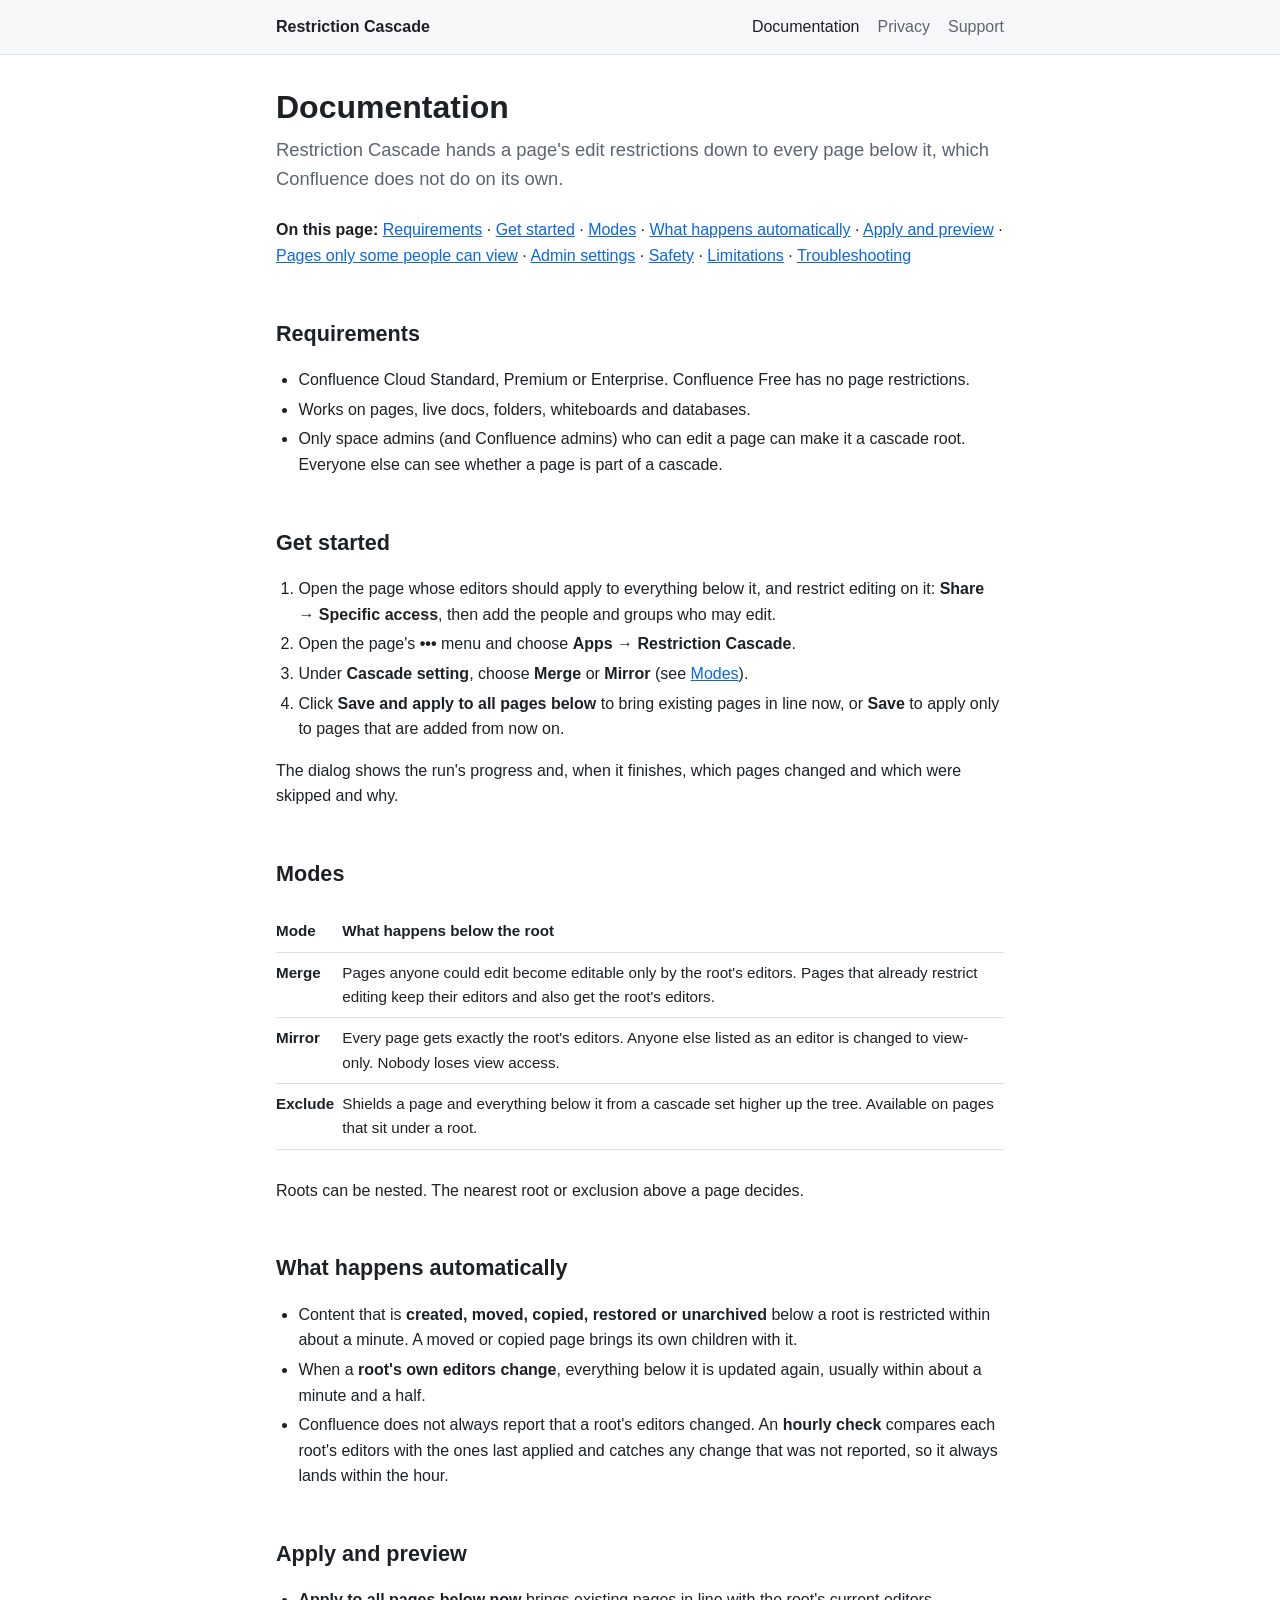
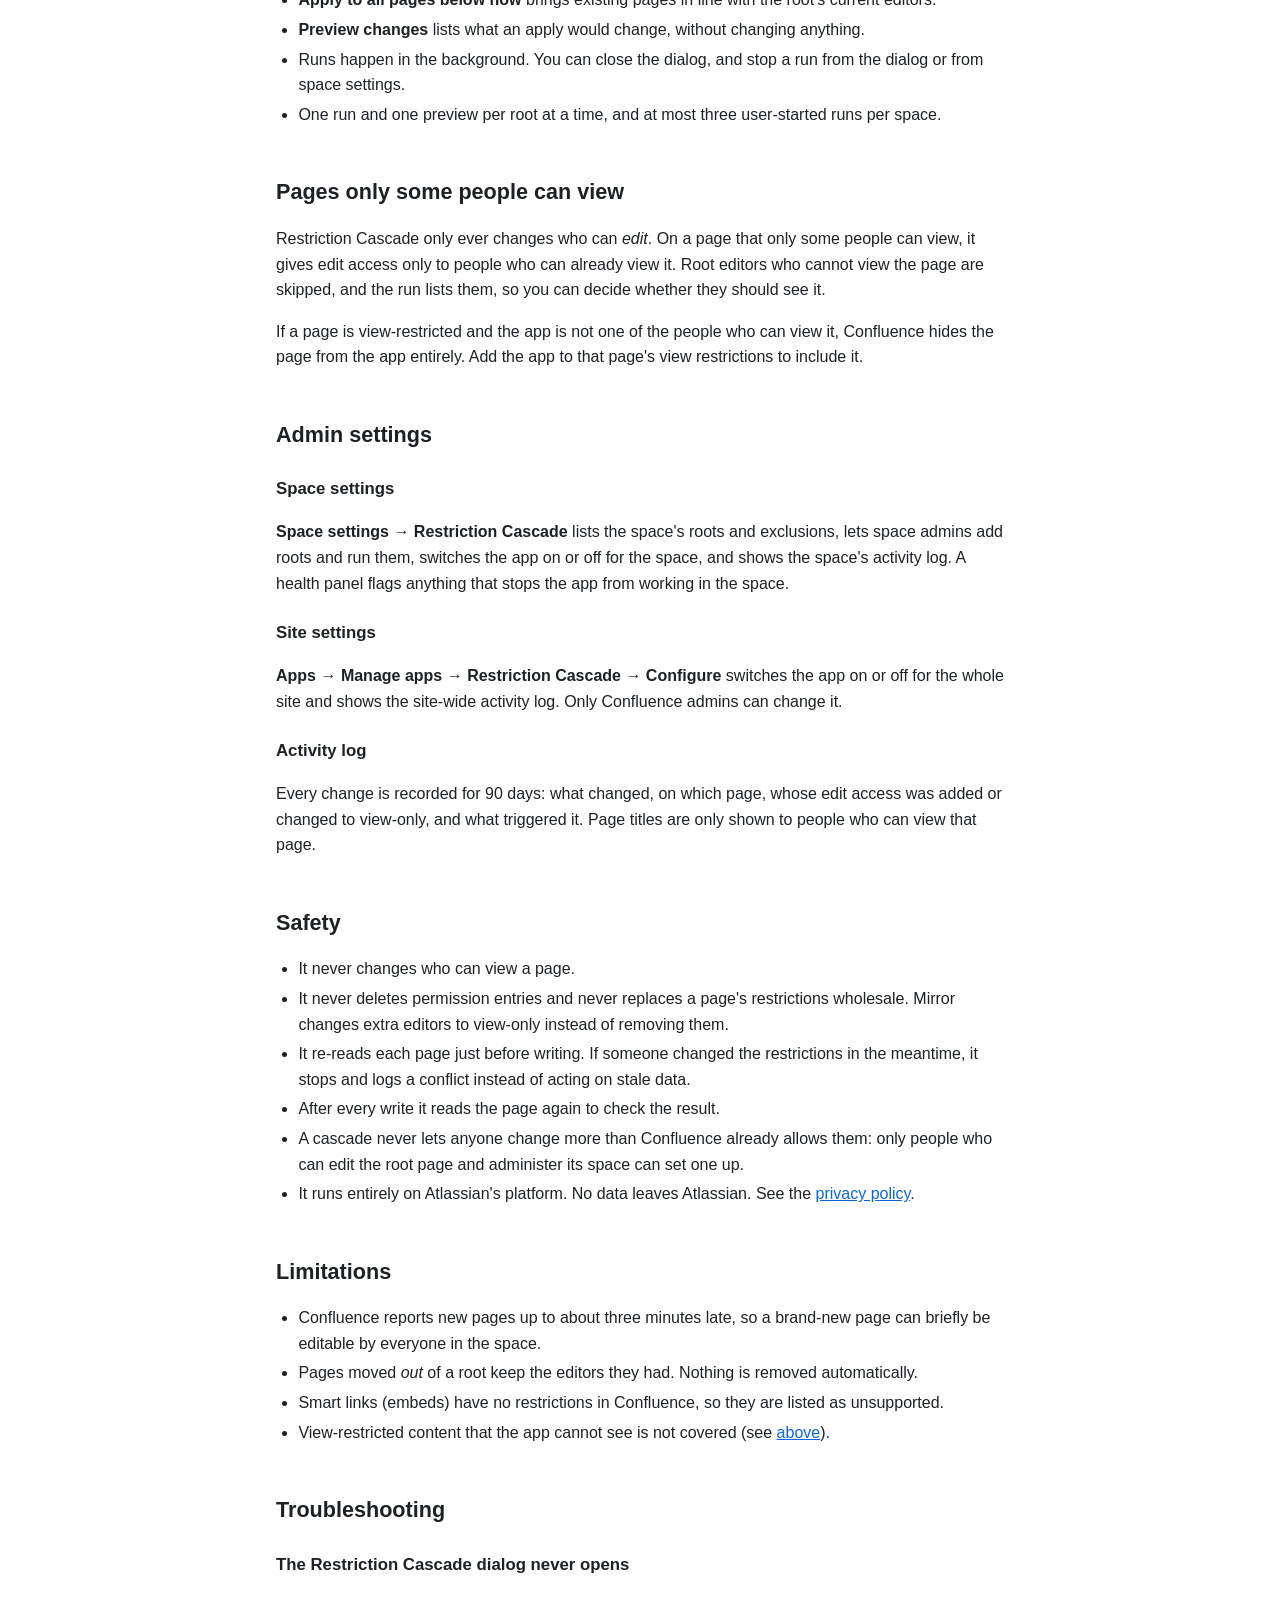
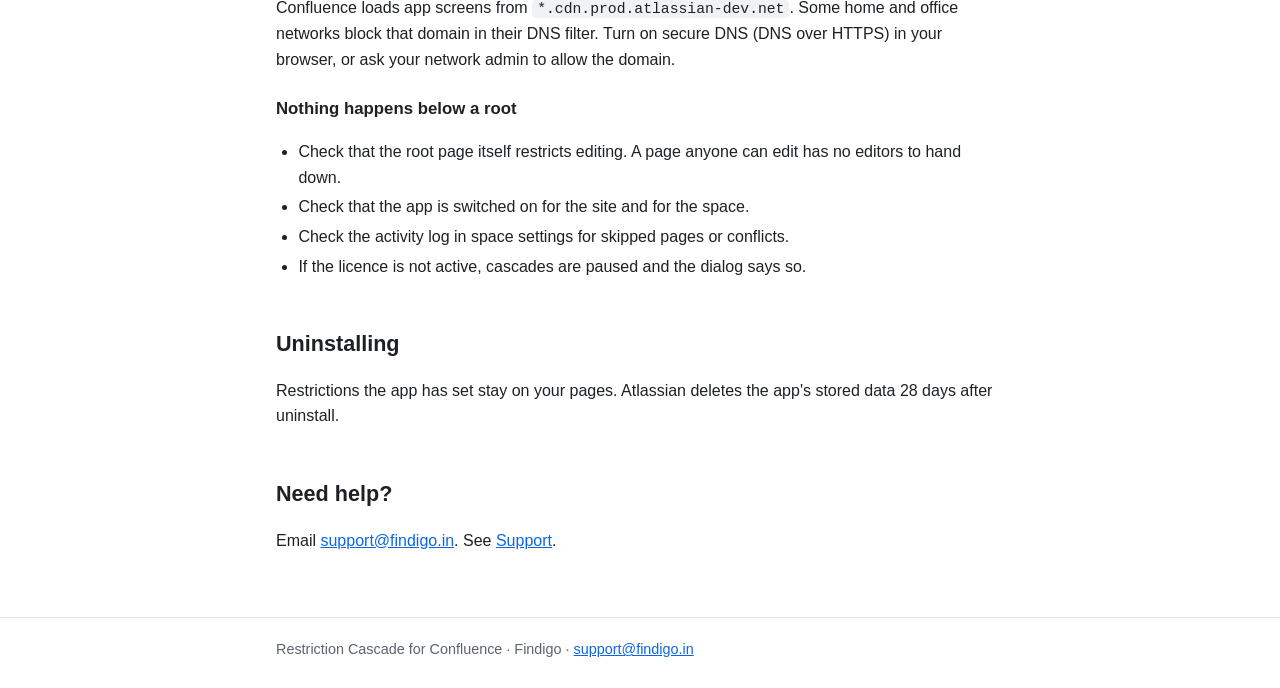
==== docs/index.html @ 6f332340 "Add documentation, privacy policy and support pages Public pages for the Restriction Cascade for Con" ====
<!doctype html>
<html lang="en">
<head>
  <meta charset="utf-8">
  <meta name="viewport" content="width=device-width, initial-scale=1">
  <title>Documentation · Restriction Cascade for Confluence</title>
  <meta name="description" content="How to set up and use Restriction Cascade for Confluence: cascade roots, Merge, Mirror and Exclude, automatic inheritance, preview and the activity log.">
  <link rel="stylesheet" href="/assets/style.css">
</head>
<body>
  <header class="site">
    <div class="inner">
      <a class="brand" href="/">Restriction Cascade</a>
      <nav class="site" aria-label="Main">
        <a href="/docs/" aria-current="page">Documentation</a>
        <a href="/privacy/">Privacy</a>
        <a href="/support/">Support</a>
      </nav>
    </div>
  </header>

  <main>
    <h1>Documentation</h1>
    <p class="lead">Restriction Cascade hands a page's edit restrictions down to every page below it, which Confluence does not do on its own.</p>

    <p>
      <strong>On this page:</strong>
      <a href="#requirements">Requirements</a> ·
      <a href="#get-started">Get started</a> ·
      <a href="#modes">Modes</a> ·
      <a href="#automatic">What happens automatically</a> ·
      <a href="#apply">Apply and preview</a> ·
      <a href="#view">Pages only some people can view</a> ·
      <a href="#admin">Admin settings</a> ·
      <a href="#safety">Safety</a> ·
      <a href="#limitations">Limitations</a> ·
      <a href="#troubleshooting">Troubleshooting</a>
    </p>

    <h2 id="requirements">Requirements</h2>
    <ul>
      <li>Confluence Cloud Standard, Premium or Enterprise. Confluence Free has no page restrictions.</li>
      <li>Works on pages, live docs, folders, whiteboards and databases.</li>
      <li>Only space admins (and Confluence admins) who can edit a page can make it a cascade root. Everyone else can see whether a page is part of a cascade.</li>
    </ul>

    <h2 id="get-started">Get started</h2>
    <ol>
      <li>Open the page whose editors should apply to everything below it, and restrict editing on it: <strong>Share → Specific access</strong>, then add the people and groups who may edit.</li>
      <li>Open the page's <strong>•••</strong> menu and choose <strong>Apps → Restriction Cascade</strong>.</li>
      <li>Under <strong>Cascade setting</strong>, choose <strong>Merge</strong> or <strong>Mirror</strong> (see <a href="#modes">Modes</a>).</li>
      <li>
        Click <strong>Save and apply to all pages below</strong> to bring existing pages in line now, or <strong>Save</strong> to apply only to
        pages that are added from now on.
      </li>
    </ol>
    <p>The dialog shows the run's progress and, when it finishes, which pages changed and which were skipped and why.</p>

    <h2 id="modes">Modes</h2>
    <div class="table-wrap">
      <table>
        <thead>
          <tr><th>Mode</th><th>What happens below the root</th></tr>
        </thead>
        <tbody>
          <tr>
            <td><strong>Merge</strong></td>
            <td>Pages anyone could edit become editable only by the root's editors. Pages that already restrict editing keep their editors and also get the root's editors.</td>
          </tr>
          <tr>
            <td><strong>Mirror</strong></td>
            <td>Every page gets exactly the root's editors. Anyone else listed as an editor is changed to view-only. Nobody loses view access.</td>
          </tr>
          <tr>
            <td><strong>Exclude</strong></td>
            <td>Shields a page and everything below it from a cascade set higher up the tree. Available on pages that sit under a root.</td>
          </tr>
        </tbody>
      </table>
    </div>
    <p>Roots can be nested. The nearest root or exclusion above a page decides.</p>

    <h2 id="automatic">What happens automatically</h2>
    <ul>
      <li>Content that is <strong>created, moved, copied, restored or unarchived</strong> below a root is restricted within about a minute. A moved or copied page brings its own children with it.</li>
      <li>When a <strong>root's own editors change</strong>, everything below it is updated again, usually within about a minute and a half.</li>
      <li>
        Confluence does not always report that a root's editors changed. An <strong>hourly check</strong> compares each root's editors with
        the ones last applied and catches any change that was not reported, so it always lands within the hour.
      </li>
    </ul>

    <h2 id="apply">Apply and preview</h2>
    <ul>
      <li><strong>Apply to all pages below now</strong> brings existing pages in line with the root's current editors.</li>
      <li><strong>Preview changes</strong> lists what an apply would change, without changing anything.</li>
      <li>Runs happen in the background. You can close the dialog, and stop a run from the dialog or from space settings.</li>
      <li>One run and one preview per root at a time, and at most three user-started runs per space.</li>
    </ul>

    <h2 id="view">Pages only some people can view</h2>
    <p>
      Restriction Cascade only ever changes who can <em>edit</em>. On a page that only some people can view, it gives edit access only to
      people who can already view it. Root editors who cannot view the page are skipped, and the run lists them, so you can decide
      whether they should see it.
    </p>
    <p>
      If a page is view-restricted and the app is not one of the people who can view it, Confluence hides the page from the app entirely.
      Add the app to that page's view restrictions to include it.
    </p>

    <h2 id="admin">Admin settings</h2>
    <h3>Space settings</h3>
    <p>
      <strong>Space settings → Restriction Cascade</strong> lists the space's roots and exclusions, lets space admins add roots and run them,
      switches the app on or off for the space, and shows the space's activity log. A health panel flags anything that stops the app from
      working in the space.
    </p>
    <h3>Site settings</h3>
    <p>
      <strong>Apps → Manage apps → Restriction Cascade → Configure</strong> switches the app on or off for the whole site and shows the
      site-wide activity log. Only Confluence admins can change it.
    </p>
    <h3>Activity log</h3>
    <p>
      Every change is recorded for 90 days: what changed, on which page, whose edit access was added or changed to view-only, and what
      triggered it. Page titles are only shown to people who can view that page.
    </p>

    <h2 id="safety">Safety</h2>
    <ul>
      <li>It never changes who can view a page.</li>
      <li>It never deletes permission entries and never replaces a page's restrictions wholesale. Mirror changes extra editors to view-only instead of removing them.</li>
      <li>It re-reads each page just before writing. If someone changed the restrictions in the meantime, it stops and logs a conflict instead of acting on stale data.</li>
      <li>After every write it reads the page again to check the result.</li>
      <li>A cascade never lets anyone change more than Confluence already allows them: only people who can edit the root page and administer its space can set one up.</li>
      <li>It runs entirely on Atlassian's platform. No data leaves Atlassian. See the <a href="/privacy/">privacy policy</a>.</li>
    </ul>

    <h2 id="limitations">Limitations</h2>
    <ul>
      <li>Confluence reports new pages up to about three minutes late, so a brand-new page can briefly be editable by everyone in the space.</li>
      <li>Pages moved <em>out</em> of a root keep the editors they had. Nothing is removed automatically.</li>
      <li>Smart links (embeds) have no restrictions in Confluence, so they are listed as unsupported.</li>
      <li>View-restricted content that the app cannot see is not covered (see <a href="#view">above</a>).</li>
    </ul>

    <h2 id="troubleshooting">Troubleshooting</h2>
    <h3>The Restriction Cascade dialog never opens</h3>
    <p>
      Confluence loads app screens from <code>*.cdn.prod.atlassian-dev.net</code>. Some home and office networks block that domain in their
      DNS filter. Turn on secure DNS (DNS over HTTPS) in your browser, or ask your network admin to allow the domain.
    </p>
    <h3>Nothing happens below a root</h3>
    <ul>
      <li>Check that the root page itself restricts editing. A page anyone can edit has no editors to hand down.</li>
      <li>Check that the app is switched on for the site and for the space.</li>
      <li>Check the activity log in space settings for skipped pages or conflicts.</li>
      <li>If the licence is not active, cascades are paused and the dialog says so.</li>
    </ul>

    <h2>Uninstalling</h2>
    <p>Restrictions the app has set stay on your pages. Atlassian deletes the app's stored data 28 days after uninstall.</p>

    <h2>Need help?</h2>
    <p>Email <a href="mailto:support@findigo.in">support@findigo.in</a>. See <a href="/support/">Support</a>.</p>
  </main>

  <footer class="site">
    <div class="inner">Restriction Cascade for Confluence · Findigo · <a href="mailto:support@findigo.in">support@findigo.in</a></div>
  </footer>
</body>
</html>
---- assets/style.css ----
:root {
  --bg: #ffffff;
  --surface: #f6f7f9;
  --text: #1d2125;
  --muted: #5b6470;
  --border: #dfe1e6;
  --accent: #0c66e4;
  --accent-text: #ffffff;
  --code-bg: #f1f2f4;
  --ok: #216e4e;
  --warn-bg: #fff7d6;
  --warn-border: #f5cd47;
}

@media (prefers-color-scheme: dark) {
  :root {
    --bg: #161a1d;
    --surface: #1d2125;
    --text: #dee4ea;
    --muted: #9fadbc;
    --border: #38414a;
    --accent: #579dff;
    --accent-text: #161a1d;
    --code-bg: #22272b;
    --ok: #7ee2b8;
    --warn-bg: #332e1b;
    --warn-border: #7f5f01;
  }
}

* {
  box-sizing: border-box;
}

html {
  -webkit-text-size-adjust: 100%;
}

body {
  margin: 0;
  background: var(--bg);
  color: var(--text);
  font: 16px/1.6 -apple-system, BlinkMacSystemFont, "Segoe UI", Roboto, "Helvetica Neue", Arial, sans-serif;
}

a {
  color: var(--accent);
}

header.site {
  border-bottom: 1px solid var(--border);
  background: var(--surface);
}

header.site .inner,
main,
footer.site .inner {
  max-width: 760px;
  margin: 0 auto;
  padding: 0 16px;
}

header.site .inner {
  display: flex;
  flex-wrap: wrap;
  align-items: center;
  justify-content: space-between;
  gap: 8px 24px;
  padding-top: 14px;
  padding-bottom: 14px;
}

.brand {
  font-weight: 700;
  color: var(--text);
  text-decoration: none;
}

nav.site {
  display: flex;
  flex-wrap: wrap;
  gap: 4px 18px;
}

nav.site a {
  color: var(--muted);
  text-decoration: none;
}

nav.site a[aria-current="page"],
nav.site a:hover {
  color: var(--text);
}

main {
  padding-top: 32px;
  padding-bottom: 48px;
}

h1 {
  font-size: 2rem;
  line-height: 1.25;
  margin: 0 0 8px;
}

h2 {
  font-size: 1.35rem;
  margin: 40px 0 8px;
  padding-top: 8px;
}

h3 {
  font-size: 1.05rem;
  margin: 24px 0 4px;
}

.lead {
  font-size: 1.15rem;
  color: var(--muted);
  margin: 0 0 24px;
}

.meta {
  color: var(--muted);
  font-size: 0.9rem;
}

ul,
ol {
  padding-left: 1.4em;
}

li + li {
  margin-top: 4px;
}

code {
  background: var(--code-bg);
  border-radius: 4px;
  padding: 1px 5px;
  font-size: 0.92em;
  overflow-wrap: anywhere;
}

.cards {
  display: grid;
  grid-template-columns: repeat(auto-fit, minmax(210px, 1fr));
  gap: 12px;
  margin: 24px 0;
}

.card {
  border: 1px solid var(--border);
  border-radius: 8px;
  padding: 14px 16px;
  background: var(--surface);
}

.card h3 {
  margin-top: 0;
}

.card p {
  margin: 0;
  color: var(--muted);
}

.button {
  display: inline-block;
  background: var(--accent);
  color: var(--accent-text);
  border-radius: 6px;
  padding: 8px 16px;
  text-decoration: none;
  font-weight: 600;
}

.note {
  border: 1px solid var(--warn-border);
  background: var(--warn-bg);
  border-radius: 8px;
  padding: 12px 16px;
  margin: 16px 0;
}

table {
  width: 100%;
  border-collapse: collapse;
  margin: 12px 0;
  font-size: 0.95rem;
}

th,
td {
  text-align: left;
  vertical-align: top;
  border-bottom: 1px solid var(--border);
  padding: 8px 8px 8px 0;
}

.table-wrap {
  overflow-x: auto;
}

footer.site {
  border-top: 1px solid var(--border);
  color: var(--muted);
  font-size: 0.9rem;
}

footer.site .inner {
  padding-top: 20px;
  padding-bottom: 28px;
}
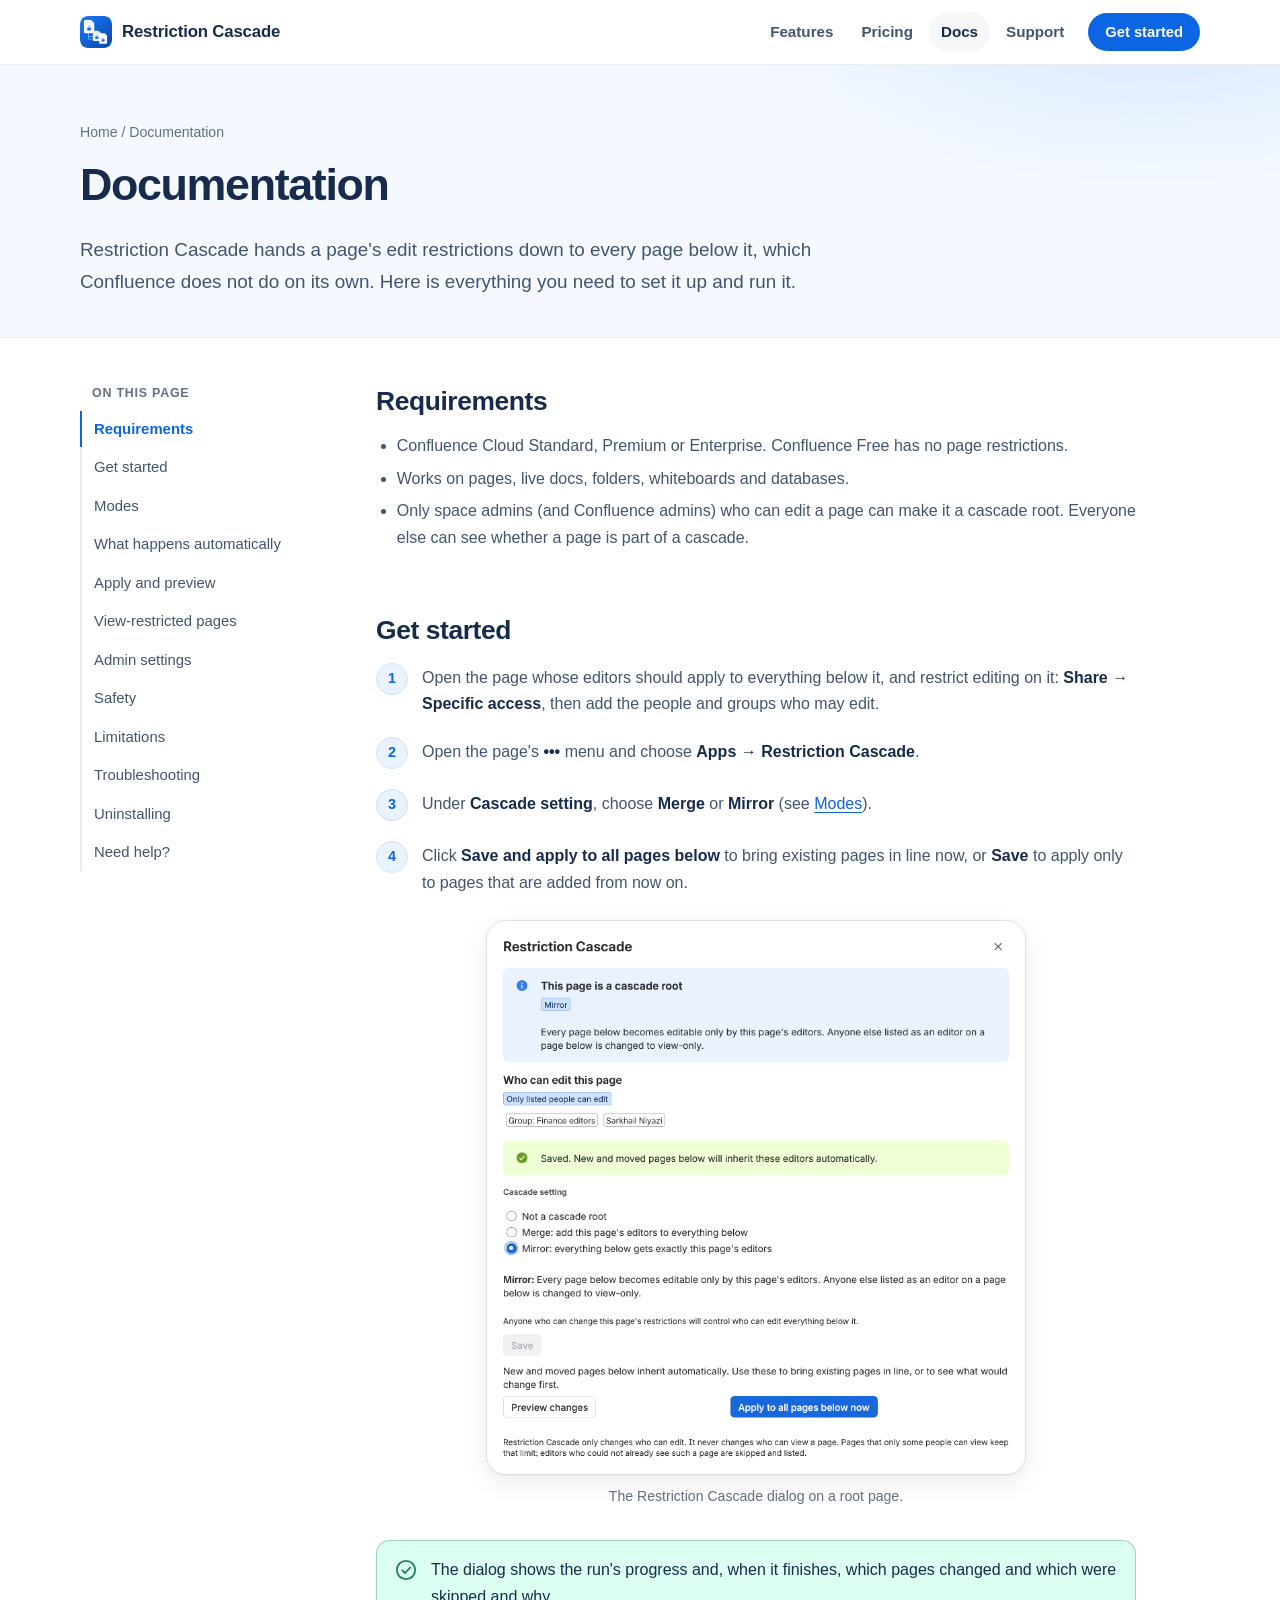
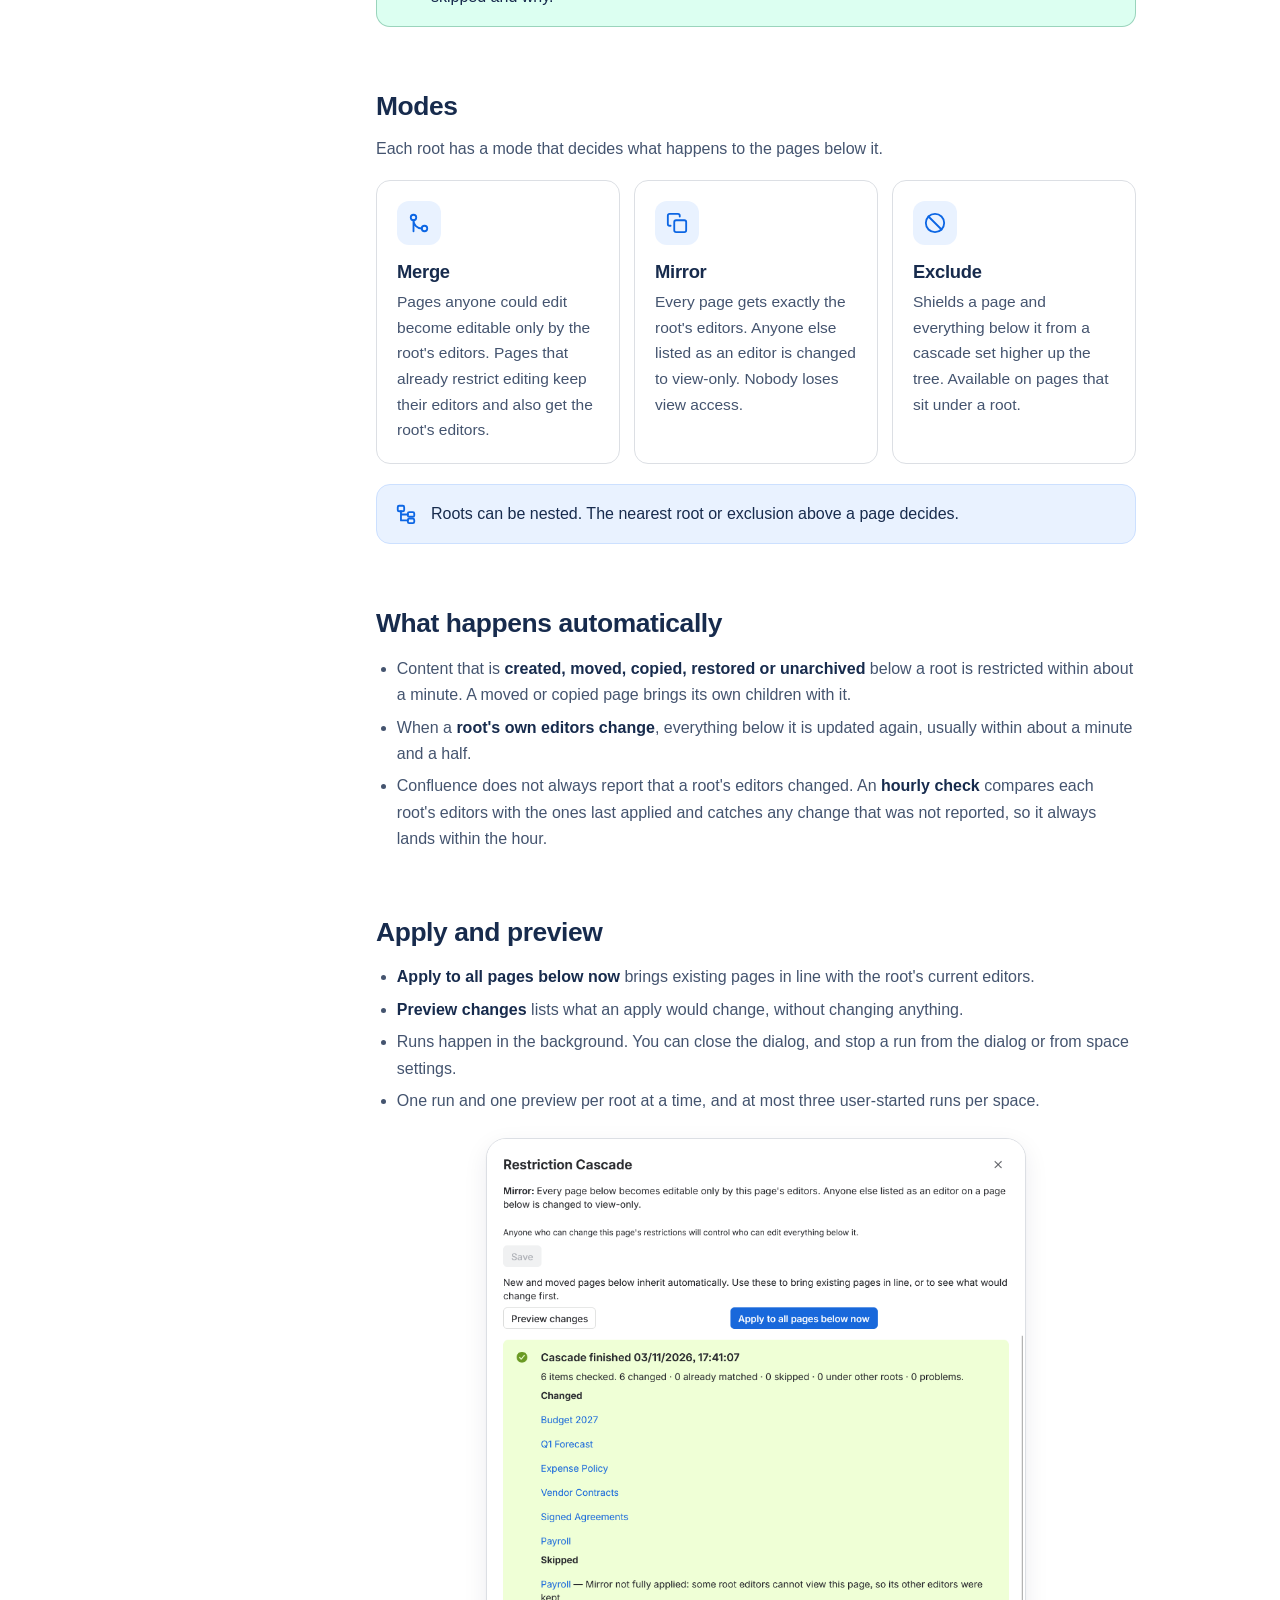
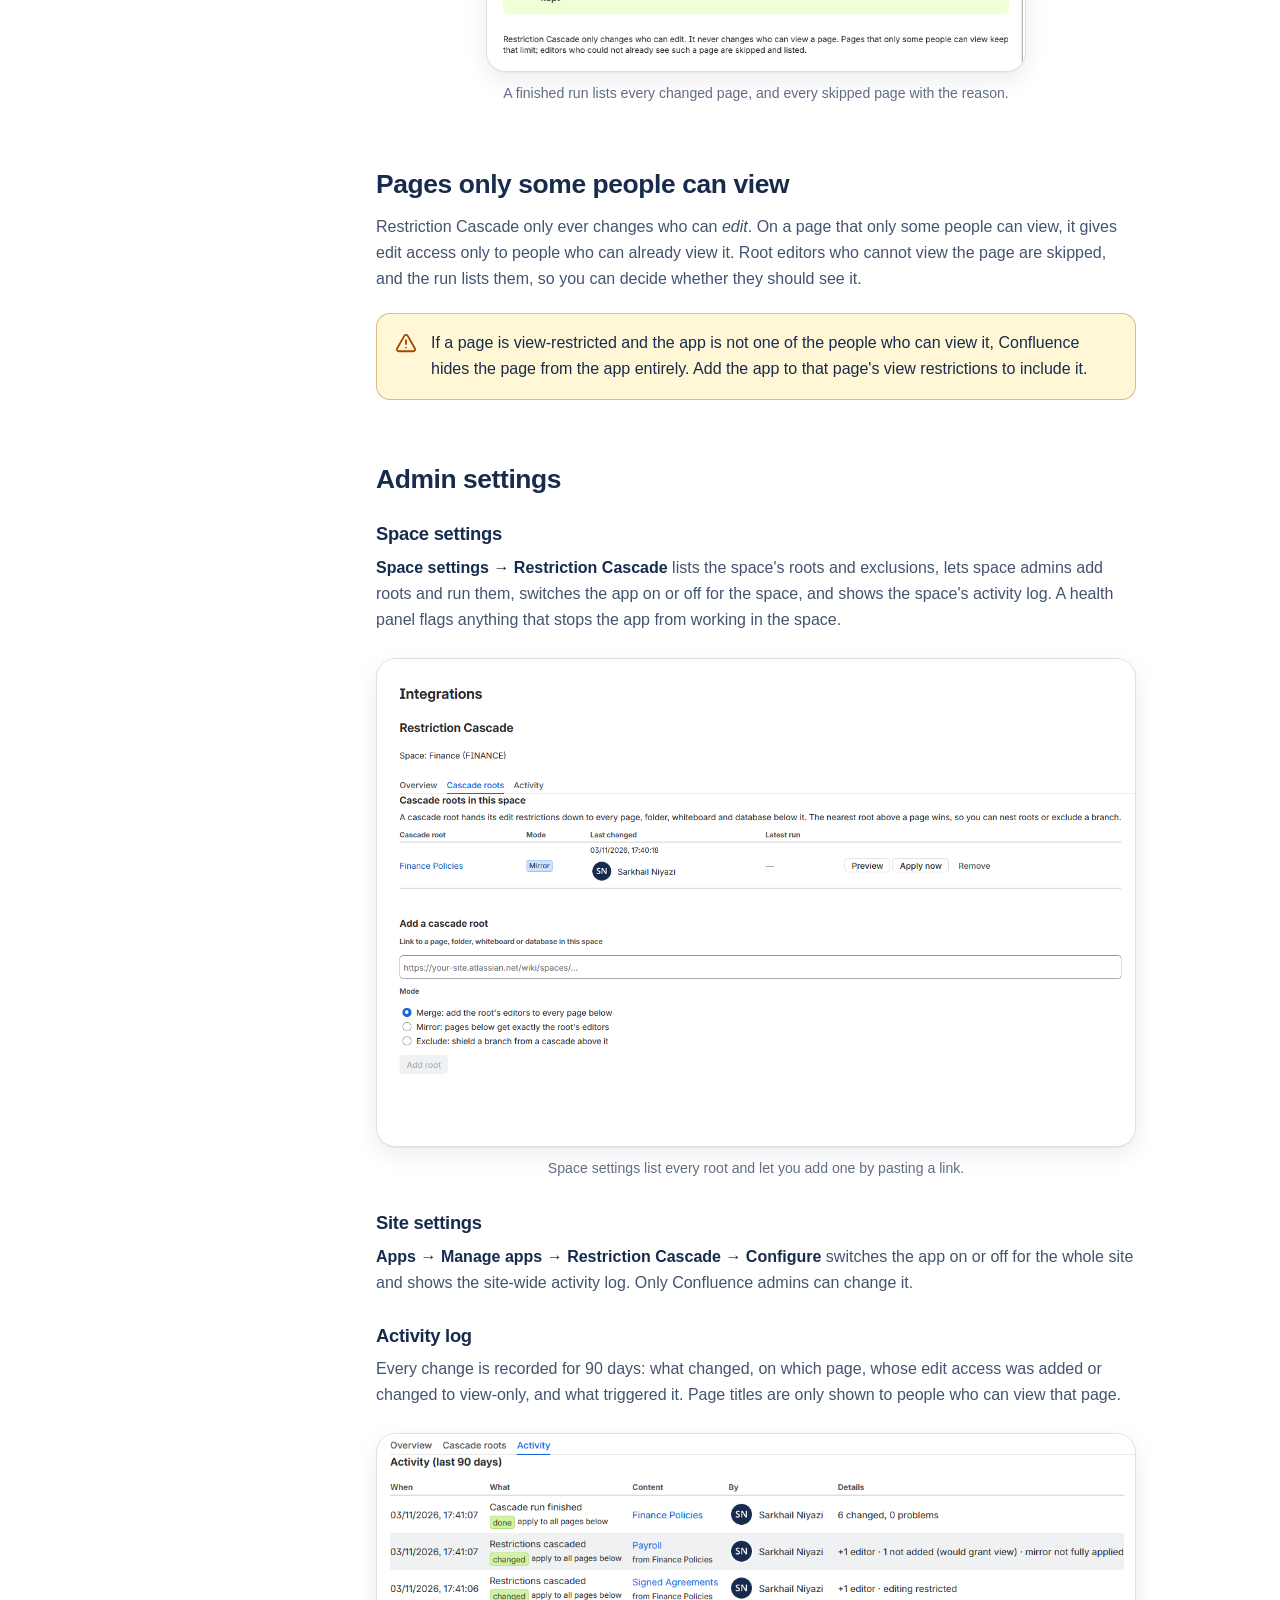
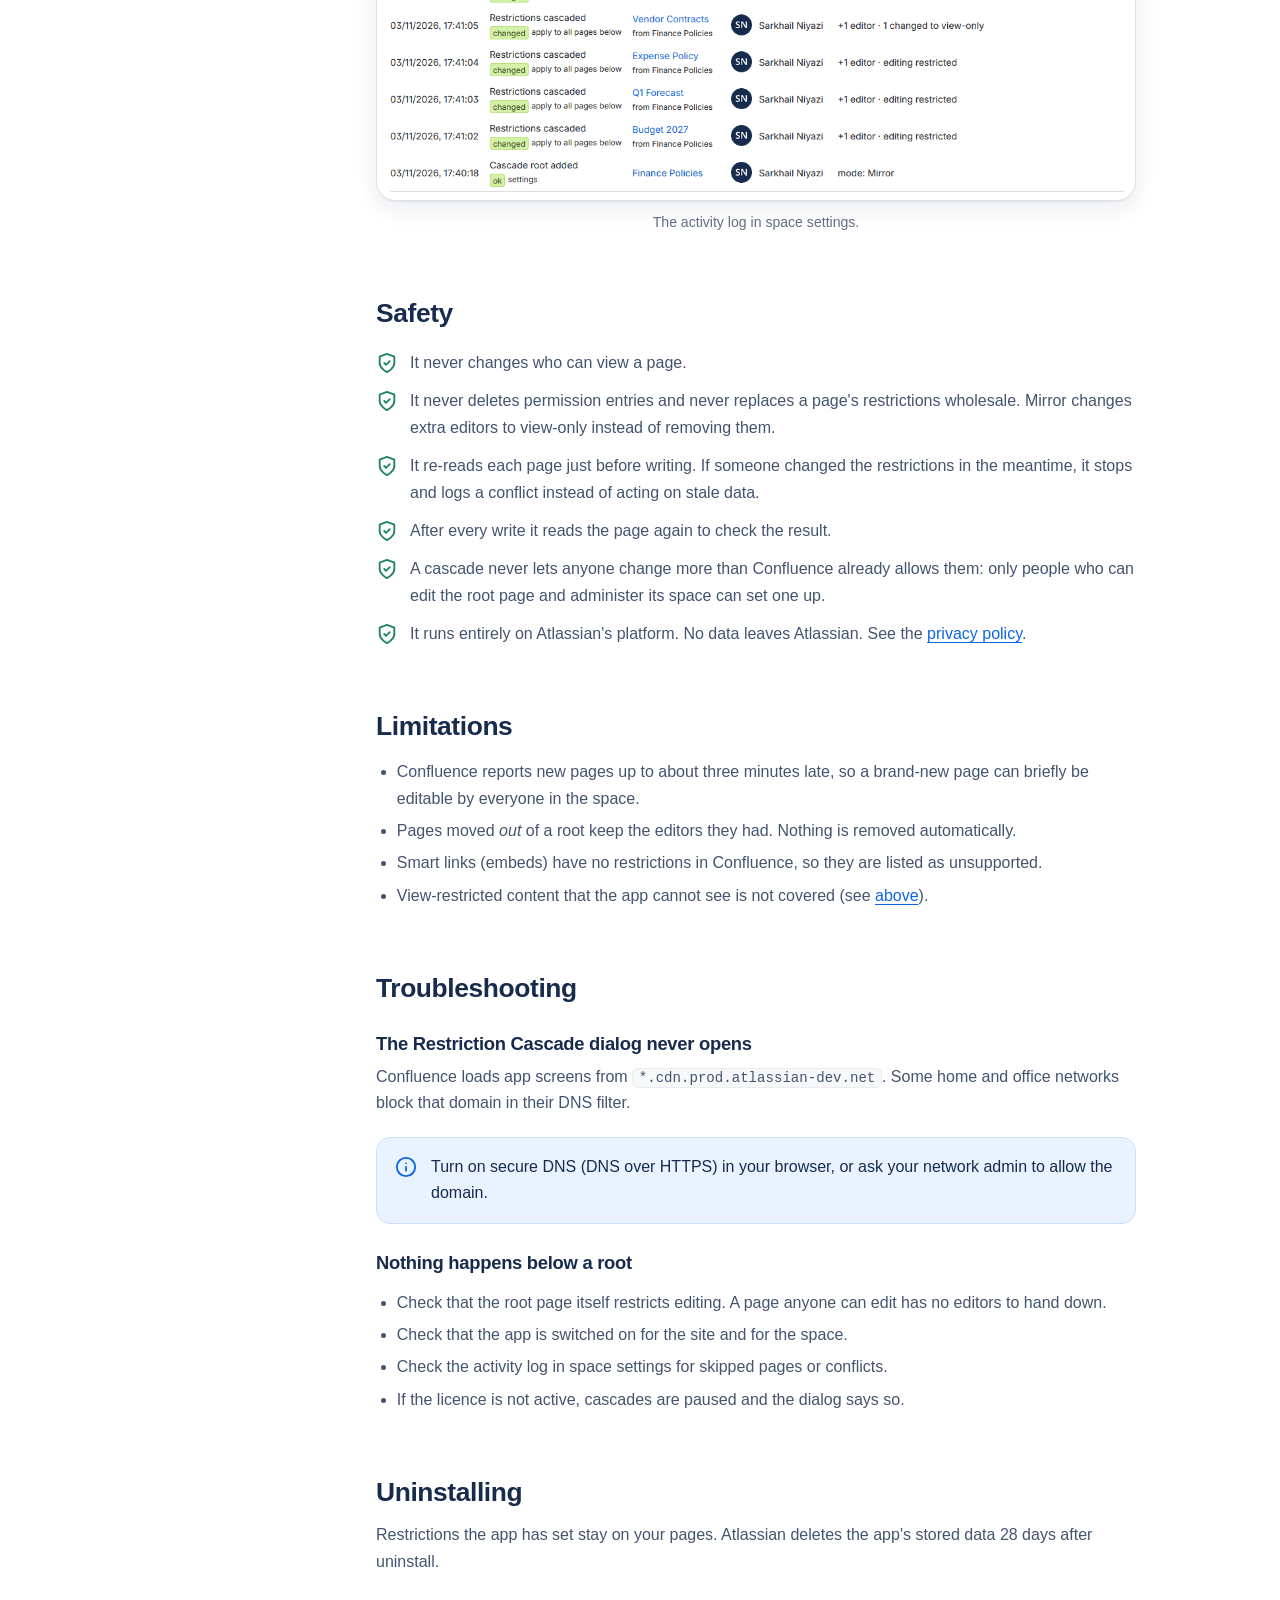
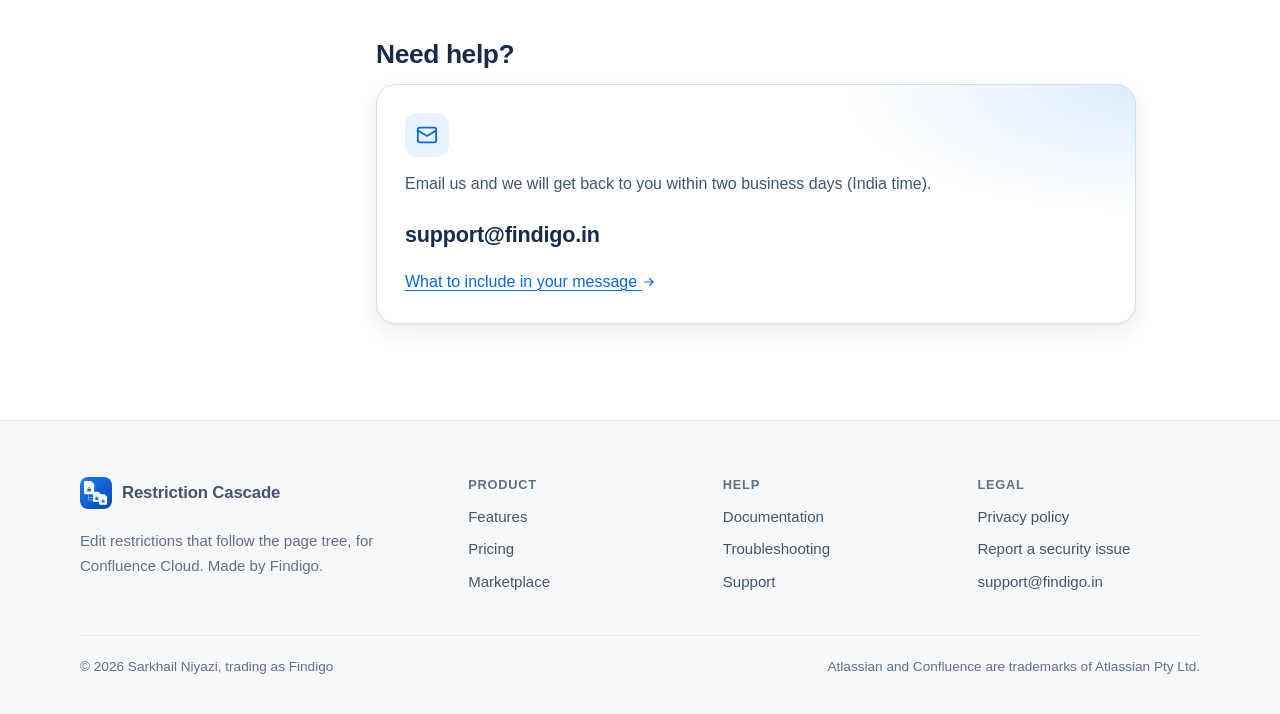
==== commit a3c423d7: "Redesign the site: product home page, docs sidebar, icons and screenshots New design system with lig" ====
--- a/docs/index.html
+++ b/docs/index.html
@@ -5,169 +5,319 @@
   <meta name="viewport" content="width=device-width, initial-scale=1">
   <title>Documentation · Restriction Cascade for Confluence</title>
   <meta name="description" content="How to set up and use Restriction Cascade for Confluence: cascade roots, Merge, Mirror and Exclude, automatic inheritance, preview and the activity log.">
+  <meta name="theme-color" content="#0c66e4">
+  <meta property="og:type" content="website">
+  <meta property="og:title" content="Restriction Cascade documentation">
+  <meta property="og:description" content="Set up cascade roots, choose Merge, Mirror or Exclude, and read the activity log.">
+  <meta property="og:url" content="https://cascade.findigo.in/docs/">
+  <meta property="og:image" content="https://cascade.findigo.in/assets/img/og.png">
+  <link rel="icon" href="/assets/img/logo.svg" type="image/svg+xml">
+  <link rel="apple-touch-icon" href="/assets/img/logo-144.png">
   <link rel="stylesheet" href="/assets/style.css">
+  <script src="/assets/site.js" defer></script>
 </head>
 <body>
-  <header class="site">
-    <div class="inner">
-      <a class="brand" href="/">Restriction Cascade</a>
-      <nav class="site" aria-label="Main">
-        <a href="/docs/" aria-current="page">Documentation</a>
-        <a href="/privacy/">Privacy</a>
+  <a class="skip-link" href="#main">Skip to content</a>
+
+  <header class="site-header">
+    <div class="wrap">
+      <a class="brand" href="/"><img src="/assets/img/logo.svg" alt="" width="32" height="32">Restriction Cascade</a>
+      <nav class="nav" aria-label="Main">
+        <a href="/#features">Features</a>
+        <a href="/#pricing">Pricing</a>
+        <a href="/docs/" aria-current="page">Docs</a>
         <a href="/support/">Support</a>
+        <a class="btn" href="/docs/#get-started">Get started</a>
       </nav>
+      <details class="menu">
+        <summary aria-label="Open menu"><svg aria-hidden="true"><use href="/assets/icons.svg#menu"/></svg></summary>
+        <nav class="menu-panel" aria-label="Main">
+          <a href="/#features">Features</a>
+          <a href="/#pricing">Pricing</a>
+          <a href="/docs/" aria-current="page">Documentation</a>
+          <a href="/support/">Support</a>
+          <a href="/privacy/">Privacy</a>
+        </nav>
+      </details>
     </div>
   </header>
 
-  <main>
-    <h1>Documentation</h1>
-    <p class="lead">Restriction Cascade hands a page's edit restrictions down to every page below it, which Confluence does not do on its own.</p>
-
-    <p>
-      <strong>On this page:</strong>
-      <a href="#requirements">Requirements</a> ·
-      <a href="#get-started">Get started</a> ·
-      <a href="#modes">Modes</a> ·
-      <a href="#automatic">What happens automatically</a> ·
-      <a href="#apply">Apply and preview</a> ·
-      <a href="#view">Pages only some people can view</a> ·
-      <a href="#admin">Admin settings</a> ·
-      <a href="#safety">Safety</a> ·
-      <a href="#limitations">Limitations</a> ·
-      <a href="#troubleshooting">Troubleshooting</a>
-    </p>
-
-    <h2 id="requirements">Requirements</h2>
-    <ul>
-      <li>Confluence Cloud Standard, Premium or Enterprise. Confluence Free has no page restrictions.</li>
-      <li>Works on pages, live docs, folders, whiteboards and databases.</li>
-      <li>Only space admins (and Confluence admins) who can edit a page can make it a cascade root. Everyone else can see whether a page is part of a cascade.</li>
-    </ul>
-
-    <h2 id="get-started">Get started</h2>
-    <ol>
-      <li>Open the page whose editors should apply to everything below it, and restrict editing on it: <strong>Share → Specific access</strong>, then add the people and groups who may edit.</li>
-      <li>Open the page's <strong>•••</strong> menu and choose <strong>Apps → Restriction Cascade</strong>.</li>
-      <li>Under <strong>Cascade setting</strong>, choose <strong>Merge</strong> or <strong>Mirror</strong> (see <a href="#modes">Modes</a>).</li>
-      <li>
-        Click <strong>Save and apply to all pages below</strong> to bring existing pages in line now, or <strong>Save</strong> to apply only to
-        pages that are added from now on.
-      </li>
-    </ol>
-    <p>The dialog shows the run's progress and, when it finishes, which pages changed and which were skipped and why.</p>
-
-    <h2 id="modes">Modes</h2>
-    <div class="table-wrap">
-      <table>
-        <thead>
-          <tr><th>Mode</th><th>What happens below the root</th></tr>
-        </thead>
-        <tbody>
-          <tr>
-            <td><strong>Merge</strong></td>
-            <td>Pages anyone could edit become editable only by the root's editors. Pages that already restrict editing keep their editors and also get the root's editors.</td>
-          </tr>
-          <tr>
-            <td><strong>Mirror</strong></td>
-            <td>Every page gets exactly the root's editors. Anyone else listed as an editor is changed to view-only. Nobody loses view access.</td>
-          </tr>
-          <tr>
-            <td><strong>Exclude</strong></td>
-            <td>Shields a page and everything below it from a cascade set higher up the tree. Available on pages that sit under a root.</td>
-          </tr>
-        </tbody>
-      </table>
+  <main id="main">
+    <section class="page-hero">
+      <div class="wrap">
+        <div class="crumbs"><a href="/">Home</a> / Documentation</div>
+        <h1>Documentation</h1>
+        <p class="lead">Restriction Cascade hands a page's edit restrictions down to every page below it, which Confluence does not do on its own. Here is everything you need to set it up and run it.</p>
+      </div>
+    </section>
+
+    <div class="wrap docs">
+      <aside class="toc" aria-label="On this page">
+        <h4>On this page</h4>
+        <ol>
+          <li><a href="#requirements">Requirements</a></li>
+          <li><a href="#get-started">Get started</a></li>
+          <li><a href="#modes">Modes</a></li>
+          <li><a href="#automatic">What happens automatically</a></li>
+          <li><a href="#apply">Apply and preview</a></li>
+          <li><a href="#view">View-restricted pages</a></li>
+          <li><a href="#admin">Admin settings</a></li>
+          <li><a href="#safety">Safety</a></li>
+          <li><a href="#limitations">Limitations</a></li>
+          <li><a href="#troubleshooting">Troubleshooting</a></li>
+          <li><a href="#uninstalling">Uninstalling</a></li>
+          <li><a href="#help">Need help?</a></li>
+        </ol>
+      </aside>
+
+      <article class="prose">
+        <details class="toc-mobile">
+          <summary>On this page</summary>
+          <ol>
+            <li><a href="#requirements">Requirements</a></li>
+            <li><a href="#get-started">Get started</a></li>
+            <li><a href="#modes">Modes</a></li>
+            <li><a href="#automatic">What happens automatically</a></li>
+            <li><a href="#apply">Apply and preview</a></li>
+            <li><a href="#view">View-restricted pages</a></li>
+            <li><a href="#admin">Admin settings</a></li>
+            <li><a href="#safety">Safety</a></li>
+            <li><a href="#limitations">Limitations</a></li>
+            <li><a href="#troubleshooting">Troubleshooting</a></li>
+            <li><a href="#uninstalling">Uninstalling</a></li>
+            <li><a href="#help">Need help?</a></li>
+          </ol>
+        </details>
+
+        <section id="requirements">
+          <h2>Requirements<a class="anchor" href="#requirements" aria-label="Link to Requirements">#</a></h2>
+          <ul>
+            <li>Confluence Cloud Standard, Premium or Enterprise. Confluence Free has no page restrictions.</li>
+            <li>Works on pages, live docs, folders, whiteboards and databases.</li>
+            <li>Only space admins (and Confluence admins) who can edit a page can make it a cascade root. Everyone else can see whether a page is part of a cascade.</li>
+          </ul>
+        </section>
+
+        <section id="get-started">
+          <h2>Get started<a class="anchor" href="#get-started" aria-label="Link to Get started">#</a></h2>
+          <ol class="num-steps">
+            <li>Open the page whose editors should apply to everything below it, and restrict editing on it: <strong>Share → Specific access</strong>, then add the people and groups who may edit.</li>
+            <li>Open the page's <strong>•••</strong> menu and choose <strong>Apps → Restriction Cascade</strong>.</li>
+            <li>Under <strong>Cascade setting</strong>, choose <strong>Merge</strong> or <strong>Mirror</strong> (see <a href="#modes">Modes</a>).</li>
+            <li>Click <strong>Save and apply to all pages below</strong> to bring existing pages in line now, or <strong>Save</strong> to apply only to pages that are added from now on.</li>
+          </ol>
+          <figure class="figure narrow">
+            <div class="shot">
+              <a href="/assets/img/dialog.png" title="Open full size"><img src="/assets/img/dialog.png" width="800" height="822" loading="lazy"
+                alt="The Restriction Cascade dialog: the page is a cascade root in Mirror mode, with the editors listed, the cascade setting options, and buttons to preview changes or apply to all pages below now."></a>
+            </div>
+            <figcaption>The Restriction Cascade dialog on a root page.</figcaption>
+          </figure>
+          <div class="callout ok">
+            <svg aria-hidden="true"><use href="/assets/icons.svg#check-circle"/></svg>
+            <p>The dialog shows the run's progress and, when it finishes, which pages changed and which were skipped and why.</p>
+          </div>
+        </section>
+
+        <section id="modes">
+          <h2>Modes<a class="anchor" href="#modes" aria-label="Link to Modes">#</a></h2>
+          <p>Each root has a mode that decides what happens to the pages below it.</p>
+          <div class="mode-grid">
+            <div class="card">
+              <span class="icon"><svg aria-hidden="true"><use href="/assets/icons.svg#merge"/></svg></span>
+              <h3>Merge</h3>
+              <p>Pages anyone could edit become editable only by the root's editors. Pages that already restrict editing keep their editors and also get the root's editors.</p>
+            </div>
+            <div class="card">
+              <span class="icon"><svg aria-hidden="true"><use href="/assets/icons.svg#mirror"/></svg></span>
+              <h3>Mirror</h3>
+              <p>Every page gets exactly the root's editors. Anyone else listed as an editor is changed to view-only. Nobody loses view access.</p>
+            </div>
+            <div class="card">
+              <span class="icon"><svg aria-hidden="true"><use href="/assets/icons.svg#exclude"/></svg></span>
+              <h3>Exclude</h3>
+              <p>Shields a page and everything below it from a cascade set higher up the tree. Available on pages that sit under a root.</p>
+            </div>
+          </div>
+          <div class="callout">
+            <svg aria-hidden="true"><use href="/assets/icons.svg#tree"/></svg>
+            <p>Roots can be nested. The nearest root or exclusion above a page decides.</p>
+          </div>
+        </section>
+
+        <section id="automatic">
+          <h2>What happens automatically<a class="anchor" href="#automatic" aria-label="Link to What happens automatically">#</a></h2>
+          <ul>
+            <li>Content that is <strong>created, moved, copied, restored or unarchived</strong> below a root is restricted within about a minute. A moved or copied page brings its own children with it.</li>
+            <li>When a <strong>root's own editors change</strong>, everything below it is updated again, usually within about a minute and a half.</li>
+            <li>Confluence does not always report that a root's editors changed. An <strong>hourly check</strong> compares each root's editors with the ones last applied and catches any change that was not reported, so it always lands within the hour.</li>
+          </ul>
+        </section>
+
+        <section id="apply">
+          <h2>Apply and preview<a class="anchor" href="#apply" aria-label="Link to Apply and preview">#</a></h2>
+          <ul>
+            <li><strong>Apply to all pages below now</strong> brings existing pages in line with the root's current editors.</li>
+            <li><strong>Preview changes</strong> lists what an apply would change, without changing anything.</li>
+            <li>Runs happen in the background. You can close the dialog, and stop a run from the dialog or from space settings.</li>
+            <li>One run and one preview per root at a time, and at most three user-started runs per space.</li>
+          </ul>
+          <figure class="figure narrow">
+            <div class="shot">
+              <a href="/assets/img/results.png" title="Open full size"><img src="/assets/img/results.png" width="800" height="790" loading="lazy"
+                alt="A finished run in the dialog: six items checked and changed, the changed pages listed, and one page skipped with the reason."></a>
+            </div>
+            <figcaption>A finished run lists every changed page, and every skipped page with the reason.</figcaption>
+          </figure>
+        </section>
+
+        <section id="view">
+          <h2>Pages only some people can view<a class="anchor" href="#view" aria-label="Link to Pages only some people can view">#</a></h2>
+          <p>
+            Restriction Cascade only ever changes who can <em>edit</em>. On a page that only some people can view, it gives edit access only to
+            people who can already view it. Root editors who cannot view the page are skipped, and the run lists them, so you can decide
+            whether they should see it.
+          </p>
+          <div class="callout warn">
+            <svg aria-hidden="true"><use href="/assets/icons.svg#alert"/></svg>
+            <p>
+              If a page is view-restricted and the app is not one of the people who can view it, Confluence hides the page from the app entirely.
+              Add the app to that page's view restrictions to include it.
+            </p>
+          </div>
+        </section>
+
+        <section id="admin">
+          <h2>Admin settings<a class="anchor" href="#admin" aria-label="Link to Admin settings">#</a></h2>
+          <h3>Space settings</h3>
+          <p>
+            <strong>Space settings → Restriction Cascade</strong> lists the space's roots and exclusions, lets space admins add roots and run them,
+            switches the app on or off for the space, and shows the space's activity log. A health panel flags anything that stops the app from
+            working in the space.
+          </p>
+          <figure class="figure">
+            <div class="shot">
+              <a href="/assets/img/roots.png" title="Open full size"><img src="/assets/img/roots.png" width="1278" height="822" loading="lazy"
+                alt="The Cascade roots tab in space settings: a table of roots with their mode, when they last changed, and Preview, Apply now and Remove buttons, plus a form to add a root by link."></a>
+            </div>
+            <figcaption>Space settings list every root and let you add one by pasting a link.</figcaption>
+          </figure>
+          <h3>Site settings</h3>
+          <p>
+            <strong>Apps → Manage apps → Restriction Cascade → Configure</strong> switches the app on or off for the whole site and shows the
+            site-wide activity log. Only Confluence admins can change it.
+          </p>
+          <h3>Activity log</h3>
+          <p>
+            Every change is recorded for 90 days: what changed, on which page, whose edit access was added or changed to view-only, and what
+            triggered it. Page titles are only shown to people who can view that page.
+          </p>
+          <figure class="figure">
+            <div class="shot">
+              <a href="/assets/img/activity.png" title="Open full size"><img src="/assets/img/activity.png" width="1150" height="556" loading="lazy"
+                alt="The activity log: rows with the time, what happened, the page, who triggered it, and details such as one editor added or one changed to view-only."></a>
+            </div>
+            <figcaption>The activity log in space settings.</figcaption>
+          </figure>
+        </section>
+
+        <section id="safety">
+          <h2>Safety<a class="anchor" href="#safety" aria-label="Link to Safety">#</a></h2>
+          <ul class="checks">
+            <li><svg aria-hidden="true"><use href="/assets/icons.svg#shield"/></svg><span>It never changes who can view a page.</span></li>
+            <li><svg aria-hidden="true"><use href="/assets/icons.svg#shield"/></svg><span>It never deletes permission entries and never replaces a page's restrictions wholesale. Mirror changes extra editors to view-only instead of removing them.</span></li>
+            <li><svg aria-hidden="true"><use href="/assets/icons.svg#shield"/></svg><span>It re-reads each page just before writing. If someone changed the restrictions in the meantime, it stops and logs a conflict instead of acting on stale data.</span></li>
+            <li><svg aria-hidden="true"><use href="/assets/icons.svg#shield"/></svg><span>After every write it reads the page again to check the result.</span></li>
+            <li><svg aria-hidden="true"><use href="/assets/icons.svg#shield"/></svg><span>A cascade never lets anyone change more than Confluence already allows them: only people who can edit the root page and administer its space can set one up.</span></li>
+            <li><svg aria-hidden="true"><use href="/assets/icons.svg#shield"/></svg><span>It runs entirely on Atlassian's platform. No data leaves Atlassian. See the <a href="/privacy/">privacy policy</a>.</span></li>
+          </ul>
+        </section>
+
+        <section id="limitations">
+          <h2>Limitations<a class="anchor" href="#limitations" aria-label="Link to Limitations">#</a></h2>
+          <ul>
+            <li>Confluence reports new pages up to about three minutes late, so a brand-new page can briefly be editable by everyone in the space.</li>
+            <li>Pages moved <em>out</em> of a root keep the editors they had. Nothing is removed automatically.</li>
+            <li>Smart links (embeds) have no restrictions in Confluence, so they are listed as unsupported.</li>
+            <li>View-restricted content that the app cannot see is not covered (see <a href="#view">above</a>).</li>
+          </ul>
+        </section>
+
+        <section id="troubleshooting">
+          <h2>Troubleshooting<a class="anchor" href="#troubleshooting" aria-label="Link to Troubleshooting">#</a></h2>
+          <h3>The Restriction Cascade dialog never opens</h3>
+          <p>
+            Confluence loads app screens from <code>*.cdn.prod.atlassian-dev.net</code>. Some home and office networks block that domain in their
+            DNS filter.
+          </p>
+          <div class="callout">
+            <svg aria-hidden="true"><use href="/assets/icons.svg#info"/></svg>
+            <p>Turn on secure DNS (DNS over HTTPS) in your browser, or ask your network admin to allow the domain.</p>
+          </div>
+          <h3>Nothing happens below a root</h3>
+          <ul>
+            <li>Check that the root page itself restricts editing. A page anyone can edit has no editors to hand down.</li>
+            <li>Check that the app is switched on for the site and for the space.</li>
+            <li>Check the activity log in space settings for skipped pages or conflicts.</li>
+            <li>If the licence is not active, cascades are paused and the dialog says so.</li>
+          </ul>
+        </section>
+
+        <section id="uninstalling">
+          <h2>Uninstalling<a class="anchor" href="#uninstalling" aria-label="Link to Uninstalling">#</a></h2>
+          <p>Restrictions the app has set stay on your pages. Atlassian deletes the app's stored data 28 days after uninstall.</p>
+        </section>
+
+        <section id="help">
+          <h2>Need help?<a class="anchor" href="#help" aria-label="Link to Need help">#</a></h2>
+          <div class="contact-card primary">
+            <span class="icon"><svg aria-hidden="true"><use href="/assets/icons.svg#mail"/></svg></span>
+            <p>Email us and we will get back to you within two business days (India time).</p>
+            <a class="email" href="mailto:support@findigo.in">support@findigo.in</a>
+            <p style="margin: 0;"><a href="/support/">What to include in your message <svg aria-hidden="true" style="width: 14px; height: 14px; vertical-align: -2px;"><use href="/assets/icons.svg#arrow-right"/></svg></a></p>
+          </div>
+        </section>
+      </article>
     </div>
-    <p>Roots can be nested. The nearest root or exclusion above a page decides.</p>
-
-    <h2 id="automatic">What happens automatically</h2>
-    <ul>
-      <li>Content that is <strong>created, moved, copied, restored or unarchived</strong> below a root is restricted within about a minute. A moved or copied page brings its own children with it.</li>
-      <li>When a <strong>root's own editors change</strong>, everything below it is updated again, usually within about a minute and a half.</li>
-      <li>
-        Confluence does not always report that a root's editors changed. An <strong>hourly check</strong> compares each root's editors with
-        the ones last applied and catches any change that was not reported, so it always lands within the hour.
-      </li>
-    </ul>
-
-    <h2 id="apply">Apply and preview</h2>
-    <ul>
-      <li><strong>Apply to all pages below now</strong> brings existing pages in line with the root's current editors.</li>
-      <li><strong>Preview changes</strong> lists what an apply would change, without changing anything.</li>
-      <li>Runs happen in the background. You can close the dialog, and stop a run from the dialog or from space settings.</li>
-      <li>One run and one preview per root at a time, and at most three user-started runs per space.</li>
-    </ul>
-
-    <h2 id="view">Pages only some people can view</h2>
-    <p>
-      Restriction Cascade only ever changes who can <em>edit</em>. On a page that only some people can view, it gives edit access only to
-      people who can already view it. Root editors who cannot view the page are skipped, and the run lists them, so you can decide
-      whether they should see it.
-    </p>
-    <p>
-      If a page is view-restricted and the app is not one of the people who can view it, Confluence hides the page from the app entirely.
-      Add the app to that page's view restrictions to include it.
-    </p>
-
-    <h2 id="admin">Admin settings</h2>
-    <h3>Space settings</h3>
-    <p>
-      <strong>Space settings → Restriction Cascade</strong> lists the space's roots and exclusions, lets space admins add roots and run them,
-      switches the app on or off for the space, and shows the space's activity log. A health panel flags anything that stops the app from
-      working in the space.
-    </p>
-    <h3>Site settings</h3>
-    <p>
-      <strong>Apps → Manage apps → Restriction Cascade → Configure</strong> switches the app on or off for the whole site and shows the
-      site-wide activity log. Only Confluence admins can change it.
-    </p>
-    <h3>Activity log</h3>
-    <p>
-      Every change is recorded for 90 days: what changed, on which page, whose edit access was added or changed to view-only, and what
-      triggered it. Page titles are only shown to people who can view that page.
-    </p>
-
-    <h2 id="safety">Safety</h2>
-    <ul>
-      <li>It never changes who can view a page.</li>
-      <li>It never deletes permission entries and never replaces a page's restrictions wholesale. Mirror changes extra editors to view-only instead of removing them.</li>
-      <li>It re-reads each page just before writing. If someone changed the restrictions in the meantime, it stops and logs a conflict instead of acting on stale data.</li>
-      <li>After every write it reads the page again to check the result.</li>
-      <li>A cascade never lets anyone change more than Confluence already allows them: only people who can edit the root page and administer its space can set one up.</li>
-      <li>It runs entirely on Atlassian's platform. No data leaves Atlassian. See the <a href="/privacy/">privacy policy</a>.</li>
-    </ul>
-
-    <h2 id="limitations">Limitations</h2>
-    <ul>
-      <li>Confluence reports new pages up to about three minutes late, so a brand-new page can briefly be editable by everyone in the space.</li>
-      <li>Pages moved <em>out</em> of a root keep the editors they had. Nothing is removed automatically.</li>
-      <li>Smart links (embeds) have no restrictions in Confluence, so they are listed as unsupported.</li>
-      <li>View-restricted content that the app cannot see is not covered (see <a href="#view">above</a>).</li>
-    </ul>
-
-    <h2 id="troubleshooting">Troubleshooting</h2>
-    <h3>The Restriction Cascade dialog never opens</h3>
-    <p>
-      Confluence loads app screens from <code>*.cdn.prod.atlassian-dev.net</code>. Some home and office networks block that domain in their
-      DNS filter. Turn on secure DNS (DNS over HTTPS) in your browser, or ask your network admin to allow the domain.
-    </p>
-    <h3>Nothing happens below a root</h3>
-    <ul>
-      <li>Check that the root page itself restricts editing. A page anyone can edit has no editors to hand down.</li>
-      <li>Check that the app is switched on for the site and for the space.</li>
-      <li>Check the activity log in space settings for skipped pages or conflicts.</li>
-      <li>If the licence is not active, cascades are paused and the dialog says so.</li>
-    </ul>
-
-    <h2>Uninstalling</h2>
-    <p>Restrictions the app has set stay on your pages. Atlassian deletes the app's stored data 28 days after uninstall.</p>
-
-    <h2>Need help?</h2>
-    <p>Email <a href="mailto:support@findigo.in">support@findigo.in</a>. See <a href="/support/">Support</a>.</p>
   </main>
 
-  <footer class="site">
-    <div class="inner">Restriction Cascade for Confluence · Findigo · <a href="mailto:support@findigo.in">support@findigo.in</a></div>
+  <footer class="site-footer">
+    <div class="wrap">
+      <div class="footer-grid">
+        <div class="footer-about">
+          <a class="brand" href="/"><img src="/assets/img/logo.svg" alt="" width="32" height="32">Restriction Cascade</a>
+          <p>Edit restrictions that follow the page tree, for Confluence Cloud. Made by Findigo.</p>
+        </div>
+        <div>
+          <h4>Product</h4>
+          <ul>
+            <li><a href="/#features">Features</a></li>
+            <li><a href="/#pricing">Pricing</a></li>
+            <li><a href="https://marketplace.atlassian.com/apps/2555148350">Marketplace</a></li>
+          </ul>
+        </div>
+        <div>
+          <h4>Help</h4>
+          <ul>
+            <li><a href="/docs/">Documentation</a></li>
+            <li><a href="/docs/#troubleshooting">Troubleshooting</a></li>
+            <li><a href="/support/">Support</a></li>
+          </ul>
+        </div>
+        <div>
+          <h4>Legal</h4>
+          <ul>
+            <li><a href="/privacy/">Privacy policy</a></li>
+            <li><a href="/support/#security">Report a security issue</a></li>
+            <li><a href="mailto:support@findigo.in">support@findigo.in</a></li>
+          </ul>
+        </div>
+      </div>
+      <div class="footer-legal">
+        <span>© 2026 Sarkhail Niyazi, trading as Findigo</span>
+        <span>Atlassian and Confluence are trademarks of Atlassian Pty Ltd.</span>
+      </div>
+    </div>
   </footer>
 </body>
 </html>
--- a/assets/style.css
+++ b/assets/style.css
@@ -1,214 +1,1646 @@
+/* Restriction Cascade site. One stylesheet, light and dark, no external requests. */
+
 :root {
+  --brand: #0c66e4;
+  --brand-strong: #0747a6;
+  --brand-ink: #ffffff;
+  --brand-soft: #e9f2ff;
+  --brand-line: #cce0ff;
+
+  --ink: #172b4d;
+  --ink-2: #44546f;
+  --muted: #626f86;
+  --line: #dcdfe4;
+  --line-soft: #ebecf0;
+
   --bg: #ffffff;
-  --surface: #f6f7f9;
-  --text: #1d2125;
-  --muted: #5b6470;
-  --border: #dfe1e6;
-  --accent: #0c66e4;
-  --accent-text: #ffffff;
-  --code-bg: #f1f2f4;
-  --ok: #216e4e;
-  --warn-bg: #fff7d6;
-  --warn-border: #f5cd47;
+  --bg-soft: #f7f8f9;
+  --bg-tint: #f5f9ff;
+  --card: #ffffff;
+
+  --ok: #1f845a;
+  --ok-soft: #dcfff1;
+  --warn: #a54800;
+  --warn-soft: #fff7d6;
+  --danger: #c9372c;
+  --danger-soft: #ffeceb;
+
+  --shadow-sm: 0 1px 2px rgba(9, 30, 66, 0.08);
+  --shadow: 0 1px 2px rgba(9, 30, 66, 0.06), 0 8px 24px rgba(9, 30, 66, 0.08);
+  --shadow-lg: 0 2px 6px rgba(9, 30, 66, 0.08), 0 24px 60px rgba(9, 30, 66, 0.16);
+
+  --radius-sm: 8px;
+  --radius: 14px;
+  --radius-lg: 20px;
+
+  --wrap: 1160px;
+  --header-h: 64px;
+
+  color-scheme: light;
 }
 
 @media (prefers-color-scheme: dark) {
   :root {
-    --bg: #161a1d;
-    --surface: #1d2125;
-    --text: #dee4ea;
-    --muted: #9fadbc;
-    --border: #38414a;
-    --accent: #579dff;
-    --accent-text: #161a1d;
-    --code-bg: #22272b;
-    --ok: #7ee2b8;
-    --warn-bg: #332e1b;
-    --warn-border: #7f5f01;
-  }
-}
-
-* {
+    --brand: #579dff;
+    --brand-strong: #85b8ff;
+    --brand-ink: #0b1a33;
+    --brand-soft: rgba(87, 157, 255, 0.12);
+    --brand-line: rgba(87, 157, 255, 0.35);
+
+    --ink: #e6ebf1;
+    --ink-2: #b6c2cf;
+    --muted: #8c9bab;
+    --line: #2c333a;
+    --line-soft: #22272b;
+
+    --bg: #0e1215;
+    --bg-soft: #14181c;
+    --bg-tint: #111925;
+    --card: #161a1d;
+
+    --ok: #4bce97;
+    --ok-soft: rgba(75, 206, 151, 0.12);
+    --warn: #f5cd47;
+    --warn-soft: rgba(245, 205, 71, 0.12);
+    --danger: #f87168;
+    --danger-soft: rgba(248, 113, 104, 0.12);
+
+    --shadow-sm: 0 1px 2px rgba(0, 0, 0, 0.4);
+    --shadow: 0 1px 2px rgba(0, 0, 0, 0.35), 0 8px 24px rgba(0, 0, 0, 0.35);
+    --shadow-lg: 0 2px 6px rgba(0, 0, 0, 0.4), 0 24px 60px rgba(0, 0, 0, 0.5);
+
+    color-scheme: dark;
+  }
+}
+
+/* ---------- Base ---------- */
+
+*,
+*::before,
+*::after {
   box-sizing: border-box;
 }
 
 html {
   -webkit-text-size-adjust: 100%;
+  scroll-behavior: smooth;
+  scroll-padding-top: calc(var(--header-h) + 16px);
+}
+
+@media (prefers-reduced-motion: reduce) {
+  html {
+    scroll-behavior: auto;
+  }
 }
 
 body {
   margin: 0;
   background: var(--bg);
-  color: var(--text);
-  font: 16px/1.6 -apple-system, BlinkMacSystemFont, "Segoe UI", Roboto, "Helvetica Neue", Arial, sans-serif;
+  color: var(--ink);
+  font: 16px/1.65 -apple-system, BlinkMacSystemFont, "Segoe UI", Roboto, "Helvetica Neue", Arial, sans-serif;
+  -webkit-font-smoothing: antialiased;
+  text-rendering: optimizeLegibility;
+}
+
+img,
+svg {
+  max-width: 100%;
+}
+
+img {
+  height: auto;
+  display: block;
 }
 
 a {
-  color: var(--accent);
-}
-
-header.site {
-  border-bottom: 1px solid var(--border);
-  background: var(--surface);
-}
-
-header.site .inner,
-main,
-footer.site .inner {
-  max-width: 760px;
+  color: var(--brand);
+  text-decoration-thickness: 1px;
+  text-underline-offset: 3px;
+}
+
+a:hover {
+  color: var(--brand-strong);
+}
+
+:focus-visible {
+  outline: 3px solid var(--brand);
+  outline-offset: 2px;
+  border-radius: 4px;
+}
+
+h1,
+h2,
+h3,
+h4 {
+  color: var(--ink);
+  line-height: 1.2;
+  letter-spacing: -0.015em;
+  margin: 0 0 0.5em;
+  text-wrap: balance;
+}
+
+h1 {
+  font-size: clamp(2.1rem, 4.6vw, 3.4rem);
+  font-weight: 800;
+  letter-spacing: -0.03em;
+}
+
+h2 {
+  font-size: clamp(1.6rem, 3vw, 2.25rem);
+  font-weight: 750;
+}
+
+h3 {
+  font-size: 1.15rem;
+  font-weight: 700;
+}
+
+p {
+  margin: 0 0 1em;
+}
+
+code,
+kbd {
+  font-family: ui-monospace, SFMono-Regular, Consolas, "Liberation Mono", monospace;
+  font-size: 0.88em;
+}
+
+code {
+  background: var(--bg-soft);
+  border: 1px solid var(--line-soft);
+  border-radius: 6px;
+  padding: 0.1em 0.4em;
+  overflow-wrap: anywhere;
+}
+
+kbd {
+  border: 1px solid var(--line);
+  border-bottom-width: 2px;
+  border-radius: 6px;
+  padding: 0.05em 0.45em;
+  background: var(--card);
+}
+
+.wrap {
+  max-width: var(--wrap);
   margin: 0 auto;
+  padding: 0 20px;
+}
+
+.skip-link {
+  position: absolute;
+  left: -9999px;
+  top: 8px;
+  z-index: 100;
+  background: var(--brand);
+  color: var(--brand-ink);
+  padding: 8px 14px;
+  border-radius: var(--radius-sm);
+}
+
+.skip-link:focus {
+  left: 12px;
+}
+
+.sr-only {
+  position: absolute;
+  width: 1px;
+  height: 1px;
+  overflow: hidden;
+  clip: rect(0 0 0 0);
+  white-space: nowrap;
+}
+
+/* ---------- Buttons and small parts ---------- */
+
+.btn {
+  display: inline-flex;
+  align-items: center;
+  justify-content: center;
+  gap: 8px;
+  min-height: 44px;
+  padding: 0 20px;
+  border-radius: 999px;
+  font-weight: 650;
+  font-size: 0.98rem;
+  text-decoration: none;
+  border: 1px solid transparent;
+  transition: transform 0.15s ease, box-shadow 0.15s ease, background 0.15s ease;
+  white-space: nowrap;
+}
+
+.btn:hover {
+  transform: translateY(-1px);
+}
+
+.btn-primary {
+  background: var(--brand);
+  color: var(--brand-ink);
+  box-shadow: 0 6px 18px rgba(12, 102, 228, 0.28);
+}
+
+.btn-primary:hover {
+  background: var(--brand-strong);
+  color: var(--brand-ink);
+}
+
+.btn-ghost {
+  background: var(--card);
+  color: var(--ink);
+  border-color: var(--line);
+}
+
+.btn-ghost:hover {
+  color: var(--ink);
+  border-color: var(--brand-line);
+  box-shadow: var(--shadow-sm);
+}
+
+.btn svg {
+  width: 18px;
+  height: 18px;
+  flex: none;
+}
+
+.eyebrow {
+  display: inline-flex;
+  align-items: center;
+  gap: 8px;
+  font-size: 0.82rem;
+  font-weight: 700;
+  letter-spacing: 0.06em;
+  text-transform: uppercase;
+  color: var(--brand);
+  background: var(--brand-soft);
+  border: 1px solid var(--brand-line);
+  padding: 4px 12px;
+  border-radius: 999px;
+  margin-bottom: 18px;
+}
+
+.lead {
+  font-size: 1.18rem;
+  color: var(--ink-2);
+  max-width: 40em;
+}
+
+.muted {
+  color: var(--muted);
+}
+
+.section {
+  padding: 88px 0;
+}
+
+.section-tint {
+  background: var(--bg-soft);
+  border-top: 1px solid var(--line-soft);
+  border-bottom: 1px solid var(--line-soft);
+}
+
+.section-head {
+  max-width: 720px;
+  margin: 0 auto 48px;
+  text-align: center;
+}
+
+.section-head .lead {
+  margin: 0 auto;
+}
+
+.icon {
+  display: inline-grid;
+  place-items: center;
+  width: 44px;
+  height: 44px;
+  border-radius: 12px;
+  background: var(--brand-soft);
+  color: var(--brand);
+  flex: none;
+}
+
+.icon svg {
+  width: 22px;
+  height: 22px;
+}
+
+/* ---------- Header ---------- */
+
+.site-header {
+  position: sticky;
+  top: 0;
+  z-index: 50;
+  background: color-mix(in srgb, var(--bg) 82%, transparent);
+  backdrop-filter: saturate(180%) blur(12px);
+  -webkit-backdrop-filter: saturate(180%) blur(12px);
+  border-bottom: 1px solid var(--line-soft);
+}
+
+.site-header .wrap {
+  display: flex;
+  align-items: center;
+  gap: 24px;
+  height: var(--header-h);
+}
+
+.brand {
+  display: inline-flex;
+  align-items: center;
+  gap: 10px;
+  color: var(--ink);
+  font-weight: 750;
+  font-size: 1.05rem;
+  text-decoration: none;
+  letter-spacing: -0.01em;
+}
+
+.brand:hover {
+  color: var(--ink);
+}
+
+.brand img {
+  width: 32px;
+  height: 32px;
+  border-radius: 8px;
+}
+
+.nav {
+  display: flex;
+  align-items: center;
+  gap: 4px;
+  margin-left: auto;
+}
+
+.nav a {
+  color: var(--ink-2);
+  text-decoration: none;
+  font-weight: 550;
+  font-size: 0.95rem;
+  padding: 8px 12px;
+  border-radius: 999px;
+}
+
+.nav a:hover,
+.nav a[aria-current="page"] {
+  color: var(--ink);
+  background: var(--bg-soft);
+}
+
+.nav .btn {
+  margin-left: 8px;
+  min-height: 38px;
   padding: 0 16px;
-}
-
-header.site .inner {
+  font-size: 0.92rem;
+}
+
+.nav .btn,
+.nav .btn:hover {
+  color: var(--brand-ink);
+  background: var(--brand);
+}
+
+.menu {
+  display: none;
+  margin-left: auto;
+}
+
+.menu summary {
+  list-style: none;
+  cursor: pointer;
+  display: grid;
+  place-items: center;
+  width: 42px;
+  height: 42px;
+  border-radius: 10px;
+  border: 1px solid var(--line);
+  color: var(--ink);
+}
+
+.menu summary::-webkit-details-marker {
+  display: none;
+}
+
+.menu summary svg {
+  width: 22px;
+  height: 22px;
+}
+
+.menu-panel {
+  position: absolute;
+  left: 12px;
+  right: 12px;
+  top: calc(var(--header-h) - 4px);
+  background: var(--card);
+  border: 1px solid var(--line);
+  border-radius: var(--radius);
+  box-shadow: var(--shadow-lg);
+  padding: 8px;
+  display: grid;
+}
+
+.menu-panel a {
+  color: var(--ink);
+  text-decoration: none;
+  font-weight: 600;
+  padding: 12px 14px;
+  border-radius: 10px;
+}
+
+.menu-panel a:hover {
+  background: var(--bg-soft);
+}
+
+@media (max-width: 820px) {
+  .nav {
+    display: none;
+  }
+
+  .menu {
+    display: block;
+  }
+}
+
+/* ---------- Hero ---------- */
+
+.hero {
+  position: relative;
+  overflow: hidden;
+  padding: 72px 0 88px;
+  background:
+    radial-gradient(900px 420px at 85% -10%, rgba(29, 122, 252, 0.18), transparent 60%),
+    radial-gradient(700px 380px at -10% 10%, rgba(29, 122, 252, 0.1), transparent 60%),
+    var(--bg-tint);
+  border-bottom: 1px solid var(--line-soft);
+}
+
+.hero::before {
+  content: "";
+  position: absolute;
+  inset: 0;
+  background-image: linear-gradient(var(--line-soft) 1px, transparent 1px), linear-gradient(90deg, var(--line-soft) 1px, transparent 1px);
+  background-size: 44px 44px;
+  mask-image: radial-gradient(ellipse at 70% 30%, #000 0%, transparent 65%);
+  -webkit-mask-image: radial-gradient(ellipse at 70% 30%, #000 0%, transparent 65%);
+  opacity: 0.6;
+  pointer-events: none;
+}
+
+.hero .wrap {
+  position: relative;
+  display: grid;
+  grid-template-columns: 1.05fr 1fr;
+  gap: 56px;
+  align-items: center;
+}
+
+.hero h1 span {
+  background: linear-gradient(120deg, #1d7afc, #0747a6);
+  -webkit-background-clip: text;
+  background-clip: text;
+  color: transparent;
+}
+
+@media (prefers-color-scheme: dark) {
+  .hero h1 span {
+    background: linear-gradient(120deg, #85b8ff, #579dff);
+    -webkit-background-clip: text;
+    background-clip: text;
+  }
+}
+
+.hero .lead {
+  margin-bottom: 28px;
+}
+
+.cta-row {
   display: flex;
   flex-wrap: wrap;
-  align-items: center;
-  justify-content: space-between;
-  gap: 8px 24px;
-  padding-top: 14px;
-  padding-bottom: 14px;
-}
-
-.brand {
-  font-weight: 700;
-  color: var(--text);
-  text-decoration: none;
-}
-
-nav.site {
+  gap: 12px;
+}
+
+.trust {
   display: flex;
   flex-wrap: wrap;
-  gap: 4px 18px;
-}
-
-nav.site a {
+  gap: 10px 22px;
+  margin-top: 32px;
+  padding: 0;
+  list-style: none;
+  color: var(--ink-2);
+  font-size: 0.92rem;
+  font-weight: 550;
+}
+
+.trust li {
+  display: inline-flex;
+  align-items: center;
+  gap: 8px;
+}
+
+.trust svg {
+  width: 18px;
+  height: 18px;
+  color: var(--ok);
+  flex: none;
+}
+
+.shot {
+  position: relative;
+  border-radius: var(--radius-lg);
+  background: var(--card);
+  border: 1px solid var(--line);
+  box-shadow: var(--shadow-lg);
+  overflow: hidden;
+}
+
+.shot-bar {
+  display: flex;
+  align-items: center;
+  gap: 6px;
+  padding: 10px 14px;
+  border-bottom: 1px solid var(--line-soft);
+  background: var(--bg-soft);
+}
+
+.shot-bar i {
+  width: 10px;
+  height: 10px;
+  border-radius: 50%;
+  background: var(--line);
+}
+
+.shot-bar span {
+  margin-left: 10px;
+  font-size: 0.8rem;
   color: var(--muted);
-  text-decoration: none;
-}
-
-nav.site a[aria-current="page"],
-nav.site a:hover {
-  color: var(--text);
-}
-
-main {
-  padding-top: 32px;
-  padding-bottom: 48px;
-}
-
-h1 {
-  font-size: 2rem;
-  line-height: 1.25;
-  margin: 0 0 8px;
-}
-
-h2 {
-  font-size: 1.35rem;
-  margin: 40px 0 8px;
-  padding-top: 8px;
-}
-
-h3 {
-  font-size: 1.05rem;
-  margin: 24px 0 4px;
-}
-
-.lead {
-  font-size: 1.15rem;
+  font-weight: 600;
+}
+
+.shot img {
+  width: 100%;
+}
+
+.hero .shot {
+  transform: perspective(2000px) rotateY(-3deg);
+}
+
+.shot a {
+  display: block;
+  cursor: zoom-in;
+}
+
+.float-card {
+  position: absolute;
+  left: -28px;
+  bottom: -26px;
+  display: flex;
+  align-items: center;
+  gap: 12px;
+  padding: 12px 16px;
+  background: var(--card);
+  border: 1px solid var(--line);
+  border-radius: var(--radius);
+  box-shadow: var(--shadow-lg);
+  font-size: 0.9rem;
+  max-width: 280px;
+}
+
+.float-card strong {
+  display: block;
+  color: var(--ink);
+}
+
+.float-card span {
   color: var(--muted);
-  margin: 0 0 24px;
-}
-
-.meta {
+}
+
+.float-card .icon {
+  background: var(--ok-soft);
+  color: var(--ok);
+}
+
+.hero-visual {
+  position: relative;
+}
+
+@media (max-width: 960px) {
+  .hero .wrap {
+    grid-template-columns: 1fr;
+    gap: 44px;
+  }
+
+  .hero .shot {
+    transform: none;
+  }
+
+  .float-card {
+    left: 12px;
+    bottom: -20px;
+  }
+}
+
+/* ---------- Problem / solution ---------- */
+
+.compare {
+  display: grid;
+  grid-template-columns: 1fr 1fr;
+  gap: 24px;
+}
+
+.compare-card {
+  background: var(--card);
+  border: 1px solid var(--line);
+  border-radius: var(--radius-lg);
+  padding: 28px;
+  box-shadow: var(--shadow-sm);
+}
+
+.compare-card h3 {
+  display: flex;
+  align-items: center;
+  gap: 10px;
+}
+
+.compare-card .tag {
+  margin-bottom: 12px;
+}
+
+.tag {
+  display: inline-block;
+  font-size: 0.75rem;
+  font-weight: 750;
+  letter-spacing: 0.04em;
+  text-transform: uppercase;
+  padding: 3px 10px;
+  border-radius: 999px;
+}
+
+.tag-bad {
+  background: var(--danger-soft);
+  color: var(--danger);
+}
+
+.tag-good {
+  background: var(--ok-soft);
+  color: var(--ok);
+}
+
+.tree {
+  margin: 18px 0 8px;
+  padding: 18px;
+  border-radius: var(--radius);
+  background: var(--bg-soft);
+  border: 1px solid var(--line-soft);
+}
+
+.tree-row {
+  display: flex;
+  align-items: center;
+  gap: 10px;
+  padding: 9px 12px;
+  border-radius: 10px;
+  background: var(--card);
+  border: 1px solid var(--line-soft);
+  font-weight: 600;
+  font-size: 0.95rem;
+}
+
+.tree-row + .tree-row {
+  margin-top: 8px;
+}
+
+.tree-row.l1 {
+  margin-left: 28px;
+}
+
+.tree-row.l2 {
+  margin-left: 56px;
+}
+
+.tree-row svg {
+  width: 18px;
+  height: 18px;
+  flex: none;
+}
+
+.tree-row .who {
+  margin-left: auto;
+  font-size: 0.8rem;
+  font-weight: 650;
+  padding: 2px 9px;
+  border-radius: 999px;
+  white-space: nowrap;
+}
+
+.who-open {
+  color: var(--danger);
+  background: var(--danger-soft);
+}
+
+.who-locked {
+  color: var(--ok);
+  background: var(--ok-soft);
+}
+
+.lock-open {
+  color: var(--danger);
+}
+
+.lock-closed {
+  color: var(--ok);
+}
+
+.compare > * {
+  min-width: 0;
+}
+
+@media (max-width: 860px) {
+  .compare {
+    grid-template-columns: minmax(0, 1fr);
+  }
+}
+
+@media (max-width: 520px) {
+  .compare-card {
+    padding: 20px;
+  }
+
+  .tree {
+    padding: 10px;
+  }
+
+  .tree-row {
+    padding: 8px 10px;
+    font-size: 0.9rem;
+  }
+
+  .tree-row.l1 {
+    margin-left: 14px;
+  }
+
+  .tree-row.l2 {
+    margin-left: 28px;
+  }
+
+  .tree-row .who {
+    font-size: 0.74rem;
+    padding: 2px 7px;
+  }
+}
+
+/* ---------- Features ---------- */
+
+.grid-3 {
+  display: grid;
+  grid-template-columns: repeat(3, 1fr);
+  gap: 20px;
+}
+
+.card {
+  background: var(--card);
+  border: 1px solid var(--line);
+  border-radius: var(--radius);
+  padding: 24px;
+  transition: transform 0.18s ease, box-shadow 0.18s ease, border-color 0.18s ease;
+}
+
+.card:hover {
+  transform: translateY(-2px);
+  box-shadow: var(--shadow);
+  border-color: var(--brand-line);
+}
+
+.card .icon {
+  margin-bottom: 16px;
+}
+
+.card h3 {
+  margin-bottom: 6px;
+}
+
+.card p {
+  color: var(--ink-2);
+  margin: 0;
+  font-size: 0.97rem;
+}
+
+@media (max-width: 960px) {
+  .grid-3 {
+    grid-template-columns: repeat(2, 1fr);
+  }
+}
+
+@media (max-width: 620px) {
+  .grid-3 {
+    grid-template-columns: 1fr;
+  }
+}
+
+/* ---------- Steps ---------- */
+
+.steps {
+  counter-reset: step;
+  display: grid;
+  grid-template-columns: repeat(3, 1fr);
+  gap: 20px;
+  padding: 0;
+  margin: 0;
+  list-style: none;
+}
+
+.steps li {
+  counter-increment: step;
+  position: relative;
+  background: var(--card);
+  border: 1px solid var(--line);
+  border-radius: var(--radius);
+  padding: 26px 24px 24px;
+}
+
+.steps li::before {
+  content: counter(step);
+  display: grid;
+  place-items: center;
+  width: 36px;
+  height: 36px;
+  margin-bottom: 14px;
+  border-radius: 50%;
+  background: var(--brand);
+  color: var(--brand-ink);
+  font-weight: 800;
+}
+
+.steps p {
+  color: var(--ink-2);
+  margin: 0;
+}
+
+@media (max-width: 860px) {
+  .steps {
+    grid-template-columns: 1fr;
+  }
+}
+
+/* ---------- Showcase rows ---------- */
+
+.showcase {
+  display: grid;
+  grid-template-columns: 1fr 1.15fr;
+  gap: 56px;
+  align-items: center;
+}
+
+.showcase + .showcase {
+  margin-top: 88px;
+}
+
+.showcase.flip {
+  grid-template-columns: 1.35fr 1fr;
+}
+
+.checks {
+  list-style: none;
+  padding: 0;
+  margin: 20px 0 0;
+  display: grid;
+  gap: 12px;
+}
+
+.checks li {
+  display: flex;
+  gap: 12px;
+  color: var(--ink-2);
+}
+
+.checks svg {
+  width: 22px;
+  height: 22px;
+  flex: none;
+  color: var(--ok);
+  margin-top: 2px;
+}
+
+.checks strong {
+  color: var(--ink);
+}
+
+@media (max-width: 960px) {
+  .showcase,
+  .showcase.flip {
+    grid-template-columns: 1fr;
+    gap: 32px;
+  }
+
+  .showcase.flip .showcase-text {
+    order: -1;
+  }
+}
+
+/* ---------- Pricing ---------- */
+
+.pricing {
+  display: grid;
+  grid-template-columns: 1fr 1.2fr;
+  gap: 32px;
+  align-items: start;
+}
+
+.price-card {
+  background: var(--card);
+  border: 1px solid var(--line);
+  border-radius: var(--radius-lg);
+  padding: 32px;
+  box-shadow: var(--shadow);
+}
+
+.price-big {
+  font-size: 3rem;
+  font-weight: 800;
+  letter-spacing: -0.03em;
+  color: var(--ink);
+  line-height: 1;
+}
+
+.price-big small {
+  font-size: 1rem;
+  font-weight: 600;
   color: var(--muted);
-  font-size: 0.9rem;
-}
-
-ul,
-ol {
-  padding-left: 1.4em;
-}
-
-li + li {
-  margin-top: 4px;
-}
-
-code {
-  background: var(--code-bg);
-  border-radius: 4px;
-  padding: 1px 5px;
-  font-size: 0.92em;
-  overflow-wrap: anywhere;
-}
-
-.cards {
-  display: grid;
-  grid-template-columns: repeat(auto-fit, minmax(210px, 1fr));
-  gap: 12px;
-  margin: 24px 0;
-}
-
-.card {
-  border: 1px solid var(--border);
-  border-radius: 8px;
-  padding: 14px 16px;
-  background: var(--surface);
-}
-
-.card h3 {
-  margin-top: 0;
-}
-
-.card p {
-  margin: 0;
-  color: var(--muted);
-}
-
-.button {
-  display: inline-block;
-  background: var(--accent);
-  color: var(--accent-text);
-  border-radius: 6px;
-  padding: 8px 16px;
-  text-decoration: none;
-  font-weight: 600;
-}
-
-.note {
-  border: 1px solid var(--warn-border);
-  background: var(--warn-bg);
-  border-radius: 8px;
-  padding: 12px 16px;
-  margin: 16px 0;
+  letter-spacing: 0;
+}
+
+.table-wrap {
+  overflow-x: auto;
+  border: 1px solid var(--line);
+  border-radius: var(--radius);
+  background: var(--card);
 }
 
 table {
   width: 100%;
   border-collapse: collapse;
-  margin: 12px 0;
-  font-size: 0.95rem;
+  font-size: 0.97rem;
 }
 
 th,
 td {
   text-align: left;
+  padding: 13px 18px;
+  border-bottom: 1px solid var(--line-soft);
   vertical-align: top;
-  border-bottom: 1px solid var(--border);
-  padding: 8px 8px 8px 0;
-}
-
-.table-wrap {
-  overflow-x: auto;
-}
-
-footer.site {
-  border-top: 1px solid var(--border);
+}
+
+th {
+  font-size: 0.8rem;
+  text-transform: uppercase;
+  letter-spacing: 0.05em;
   color: var(--muted);
+  background: var(--bg-soft);
+  font-weight: 700;
+}
+
+tr:last-child td {
+  border-bottom: 0;
+}
+
+td.num {
+  font-variant-numeric: tabular-nums;
+  font-weight: 650;
+  white-space: nowrap;
+}
+
+@media (max-width: 860px) {
+  .pricing {
+    grid-template-columns: 1fr;
+  }
+}
+
+/* ---------- FAQ ---------- */
+
+.faq {
+  max-width: 820px;
+  margin: 0 auto;
+  display: grid;
+  gap: 12px;
+}
+
+.faq details {
+  background: var(--card);
+  border: 1px solid var(--line);
+  border-radius: var(--radius);
+  padding: 0 22px;
+}
+
+.faq details[open] {
+  box-shadow: var(--shadow-sm);
+}
+
+.faq summary {
+  cursor: pointer;
+  list-style: none;
+  display: flex;
+  align-items: center;
+  justify-content: space-between;
+  gap: 16px;
+  padding: 18px 0;
+  font-weight: 650;
+  color: var(--ink);
+}
+
+.faq summary::-webkit-details-marker {
+  display: none;
+}
+
+.faq summary::after {
+  content: "";
+  width: 10px;
+  height: 10px;
+  border-right: 2px solid var(--muted);
+  border-bottom: 2px solid var(--muted);
+  transform: rotate(45deg) translateY(-3px);
+  transition: transform 0.2s ease;
+  flex: none;
+}
+
+.faq details[open] summary::after {
+  transform: rotate(-135deg) translateY(-3px);
+}
+
+.faq details p {
+  color: var(--ink-2);
+  margin: 0 0 18px;
+}
+
+/* ---------- CTA band ---------- */
+
+.cta-band {
+  position: relative;
+  overflow: hidden;
+  border-radius: 28px;
+  padding: 56px 40px;
+  text-align: center;
+  color: #fff;
+  background: linear-gradient(135deg, #1d7afc 0%, #0c66e4 45%, #07357e 100%);
+  box-shadow: var(--shadow-lg);
+}
+
+.cta-band::after {
+  content: "";
+  position: absolute;
+  right: -120px;
+  top: -140px;
+  width: 420px;
+  height: 420px;
+  border-radius: 50%;
+  background: radial-gradient(circle, rgba(133, 184, 255, 0.4), transparent 70%);
+}
+
+.cta-band h2 {
+  color: #fff;
+  position: relative;
+}
+
+.cta-band p {
+  color: #cce0ff;
+  max-width: 560px;
+  margin: 0 auto 26px;
+  position: relative;
+}
+
+.cta-band .cta-row {
+  justify-content: center;
+  position: relative;
+}
+
+.cta-band .btn-primary {
+  background: #fff;
+  color: #0747a6;
+  box-shadow: none;
+}
+
+.cta-band .btn-ghost {
+  background: transparent;
+  color: #fff;
+  border-color: rgba(255, 255, 255, 0.5);
+}
+
+/* ---------- Footer ---------- */
+
+.site-footer {
+  border-top: 1px solid var(--line-soft);
+  background: var(--bg-soft);
+  padding: 56px 0 36px;
+  font-size: 0.94rem;
+}
+
+.footer-grid {
+  display: grid;
+  grid-template-columns: 1.6fr repeat(3, 1fr);
+  gap: 32px;
+}
+
+.footer-grid h4 {
+  font-size: 0.8rem;
+  text-transform: uppercase;
+  letter-spacing: 0.06em;
+  color: var(--muted);
+  margin-bottom: 12px;
+}
+
+.footer-grid ul {
+  list-style: none;
+  padding: 0;
+  margin: 0;
+  display: grid;
+  gap: 8px;
+}
+
+.footer-grid a {
+  color: var(--ink-2);
+  text-decoration: none;
+}
+
+.footer-grid a:hover {
+  color: var(--brand);
+}
+
+.footer-about p {
+  color: var(--muted);
+  margin-top: 12px;
+  max-width: 320px;
+}
+
+.footer-legal {
+  margin-top: 40px;
+  padding-top: 20px;
+  border-top: 1px solid var(--line-soft);
+  display: flex;
+  flex-wrap: wrap;
+  justify-content: space-between;
+  gap: 8px 24px;
+  color: var(--muted);
+  font-size: 0.85rem;
+}
+
+@media (max-width: 760px) {
+  .footer-grid {
+    grid-template-columns: 1fr 1fr;
+  }
+
+  .footer-about {
+    grid-column: 1 / -1;
+  }
+}
+
+/* ---------- Page header (inner pages) ---------- */
+
+.page-hero {
+  padding: 56px 0 40px;
+  background:
+    radial-gradient(700px 300px at 90% -20%, rgba(29, 122, 252, 0.14), transparent 60%),
+    var(--bg-tint);
+  border-bottom: 1px solid var(--line-soft);
+}
+
+.page-hero h1 {
+  font-size: clamp(2rem, 4vw, 2.8rem);
+}
+
+.page-hero .lead {
+  margin-bottom: 0;
+}
+
+.crumbs {
+  font-size: 0.88rem;
+  color: var(--muted);
+  margin-bottom: 14px;
+}
+
+.crumbs a {
+  color: var(--muted);
+  text-decoration: none;
+}
+
+.crumbs a:hover {
+  color: var(--brand);
+}
+
+/* ---------- Docs layout ---------- */
+
+.docs {
+  display: grid;
+  grid-template-columns: 240px minmax(0, 1fr);
+  gap: 56px;
+  padding: 48px 20px 96px;
+}
+
+.toc {
+  position: sticky;
+  top: calc(var(--header-h) + 24px);
+  align-self: start;
+  max-height: calc(100vh - var(--header-h) - 48px);
+  overflow: auto;
+  padding-right: 8px;
+}
+
+.toc h4 {
+  font-size: 0.78rem;
+  text-transform: uppercase;
+  letter-spacing: 0.06em;
+  color: var(--muted);
+  margin: 0 0 10px 12px;
+}
+
+.toc ol {
+  list-style: none;
+  margin: 0;
+  padding: 0;
+  display: grid;
+  gap: 2px;
+  border-left: 2px solid var(--line-soft);
+}
+
+.toc a {
+  display: block;
+  padding: 6px 12px;
+  margin-left: -2px;
+  border-left: 2px solid transparent;
+  color: var(--ink-2);
+  text-decoration: none;
+  font-size: 0.93rem;
+}
+
+.toc a:hover {
+  color: var(--ink);
+}
+
+.toc a.active {
+  color: var(--brand);
+  border-left-color: var(--brand);
+  font-weight: 650;
+}
+
+.toc-mobile {
+  display: none;
+}
+
+.prose {
+  max-width: 760px;
+}
+
+.prose h2 {
+  font-size: 1.65rem;
+  margin-top: 48px;
+}
+
+.prose > section + section {
+  margin-top: 64px;
+}
+
+.prose section > h2:first-child,
+.prose > h2:first-child {
+  margin-top: 0;
+}
+
+.prose h3 {
+  margin-top: 28px;
+}
+
+.prose p,
+.prose li {
+  color: var(--ink-2);
+}
+
+.prose strong {
+  color: var(--ink);
+}
+
+.prose ul,
+.prose ol {
+  padding-left: 1.3em;
+}
+
+.prose li + li {
+  margin-top: 6px;
+}
+
+.prose .checks {
+  padding-left: 0;
+}
+
+.prose .checks li + li {
+  margin-top: 0;
+}
+
+.prose .table-wrap {
+  margin: 16px 0 24px;
+}
+
+.anchor {
+  color: var(--muted);
+  text-decoration: none;
+  opacity: 0;
+  margin-left: 8px;
+  font-weight: 500;
+}
+
+h2:hover .anchor,
+h3:hover .anchor {
+  opacity: 1;
+}
+
+.callout {
+  display: flex;
+  gap: 14px;
+  padding: 16px 18px;
+  border-radius: var(--radius);
+  border: 1px solid var(--brand-line);
+  background: var(--brand-soft);
+  margin: 20px 0;
+}
+
+.callout svg {
+  width: 22px;
+  height: 22px;
+  flex: none;
+  color: var(--brand);
+  margin-top: 2px;
+}
+
+.callout p {
+  margin: 0;
+  color: var(--ink);
+}
+
+.callout.warn {
+  border-color: color-mix(in srgb, var(--warn) 35%, transparent);
+  background: var(--warn-soft);
+}
+
+.callout.warn svg {
+  color: var(--warn);
+}
+
+.callout.ok {
+  border-color: color-mix(in srgb, var(--ok) 35%, transparent);
+  background: var(--ok-soft);
+}
+
+.callout.ok svg {
+  color: var(--ok);
+}
+
+.num-steps {
+  counter-reset: s;
+  list-style: none;
+  padding: 0 !important;
+  margin: 16px 0 24px;
+  display: grid;
+  gap: 14px;
+}
+
+.num-steps li {
+  counter-increment: s;
+  position: relative;
+  padding: 2px 0 0 46px;
+  min-height: 32px;
+}
+
+.num-steps li::before {
+  content: counter(s);
+  position: absolute;
+  left: 0;
+  top: 0;
+  width: 32px;
+  height: 32px;
+  border-radius: 50%;
+  display: grid;
+  place-items: center;
+  background: var(--brand-soft);
+  color: var(--brand);
+  border: 1px solid var(--brand-line);
+  font-weight: 800;
   font-size: 0.9rem;
 }
 
-footer.site .inner {
-  padding-top: 20px;
-  padding-bottom: 28px;
-}
+.mode-grid {
+  display: grid;
+  grid-template-columns: repeat(3, 1fr);
+  gap: 14px;
+  margin: 18px 0 8px;
+}
+
+.mode-grid .card {
+  padding: 20px;
+}
+
+.mode-grid .card:hover {
+  transform: none;
+}
+
+.mode-grid h3 {
+  margin-top: 0;
+}
+
+.figure {
+  margin: 24px 0 32px;
+}
+
+.figure.narrow .shot {
+  max-width: 540px;
+  margin: 0 auto;
+}
+
+.figure .shot {
+  box-shadow: var(--shadow);
+}
+
+.figure figcaption {
+  margin-top: 10px;
+  font-size: 0.88rem;
+  color: var(--muted);
+  text-align: center;
+}
+
+@media (max-width: 1000px) {
+  .docs {
+    grid-template-columns: 1fr;
+    gap: 0;
+    padding-top: 24px;
+  }
+
+  .toc {
+    display: none;
+  }
+
+  .toc-mobile {
+    display: block;
+    margin-bottom: 32px;
+    background: var(--card);
+    border: 1px solid var(--line);
+    border-radius: var(--radius);
+    padding: 0 18px;
+  }
+
+  .toc-mobile summary {
+    cursor: pointer;
+    padding: 14px 0;
+    font-weight: 650;
+  }
+
+  .toc-mobile ol {
+    margin: 0 0 14px;
+    padding-left: 1.2em;
+    display: grid;
+    gap: 6px;
+  }
+
+  .mode-grid {
+    grid-template-columns: 1fr;
+  }
+}
+
+/* ---------- Single-column pages ---------- */
+
+.page-body {
+  padding-top: 48px;
+  padding-bottom: 96px;
+}
+
+.page-body .prose,
+.page-body .contact-grid {
+  max-width: 760px;
+  margin-left: auto;
+  margin-right: auto;
+}
+
+.page-body .contact-grid {
+  margin-bottom: 56px;
+}
+
+.meta-line {
+  display: flex;
+  flex-wrap: wrap;
+  gap: 8px 20px;
+  margin-top: 18px;
+  color: var(--muted);
+  font-size: 0.92rem;
+  font-weight: 550;
+}
+
+.meta-line span {
+  display: inline-flex;
+  align-items: center;
+  gap: 6px;
+}
+
+.meta-line svg {
+  width: 16px;
+  height: 16px;
+}
+
+/* ---------- Support / misc ---------- */
+
+.contact-grid {
+  display: grid;
+  grid-template-columns: 1.2fr 1fr;
+  gap: 24px;
+  margin-bottom: 40px;
+}
+
+.contact-card {
+  background: var(--card);
+  border: 1px solid var(--line);
+  border-radius: var(--radius-lg);
+  padding: 28px;
+}
+
+.contact-card.primary {
+  background:
+    radial-gradient(500px 220px at 100% 0%, rgba(29, 122, 252, 0.14), transparent 60%),
+    var(--card);
+  border-color: var(--brand-line);
+  box-shadow: var(--shadow);
+}
+
+.contact-card .icon {
+  margin-bottom: 14px;
+}
+
+.contact-card p {
+  color: var(--ink-2);
+}
+
+.contact-card .btn {
+  margin-top: 4px;
+}
+
+.email {
+  font-size: 1.35rem;
+  font-weight: 750;
+  letter-spacing: -0.01em;
+  color: var(--ink);
+  text-decoration: none;
+  display: inline-block;
+  margin: 4px 0 16px;
+}
+
+.email:hover {
+  color: var(--brand);
+}
+
+.glance {
+  display: grid;
+  grid-template-columns: repeat(2, 1fr);
+  gap: 14px;
+  margin: 0 0 40px;
+}
+
+.glance div {
+  display: flex;
+  gap: 12px;
+  background: var(--card);
+  border: 1px solid var(--line);
+  border-radius: var(--radius);
+  padding: 16px 18px;
+}
+
+.glance svg {
+  width: 22px;
+  height: 22px;
+  flex: none;
+  color: var(--ok);
+  margin-top: 2px;
+}
+
+.glance p {
+  margin: 0;
+  color: var(--ink-2);
+  font-size: 0.95rem;
+}
+
+.glance strong {
+  display: block;
+  color: var(--ink);
+}
+
+@media (max-width: 760px) {
+  .contact-grid,
+  .glance {
+    grid-template-columns: 1fr;
+  }
+}
+
+.not-found {
+  min-height: 60vh;
+  display: grid;
+  place-items: center;
+  text-align: center;
+  padding: 80px 20px;
+}
+
+.not-found .code {
+  font-size: 5rem;
+  font-weight: 800;
+  letter-spacing: -0.04em;
+  color: var(--brand);
+  line-height: 1;
+}
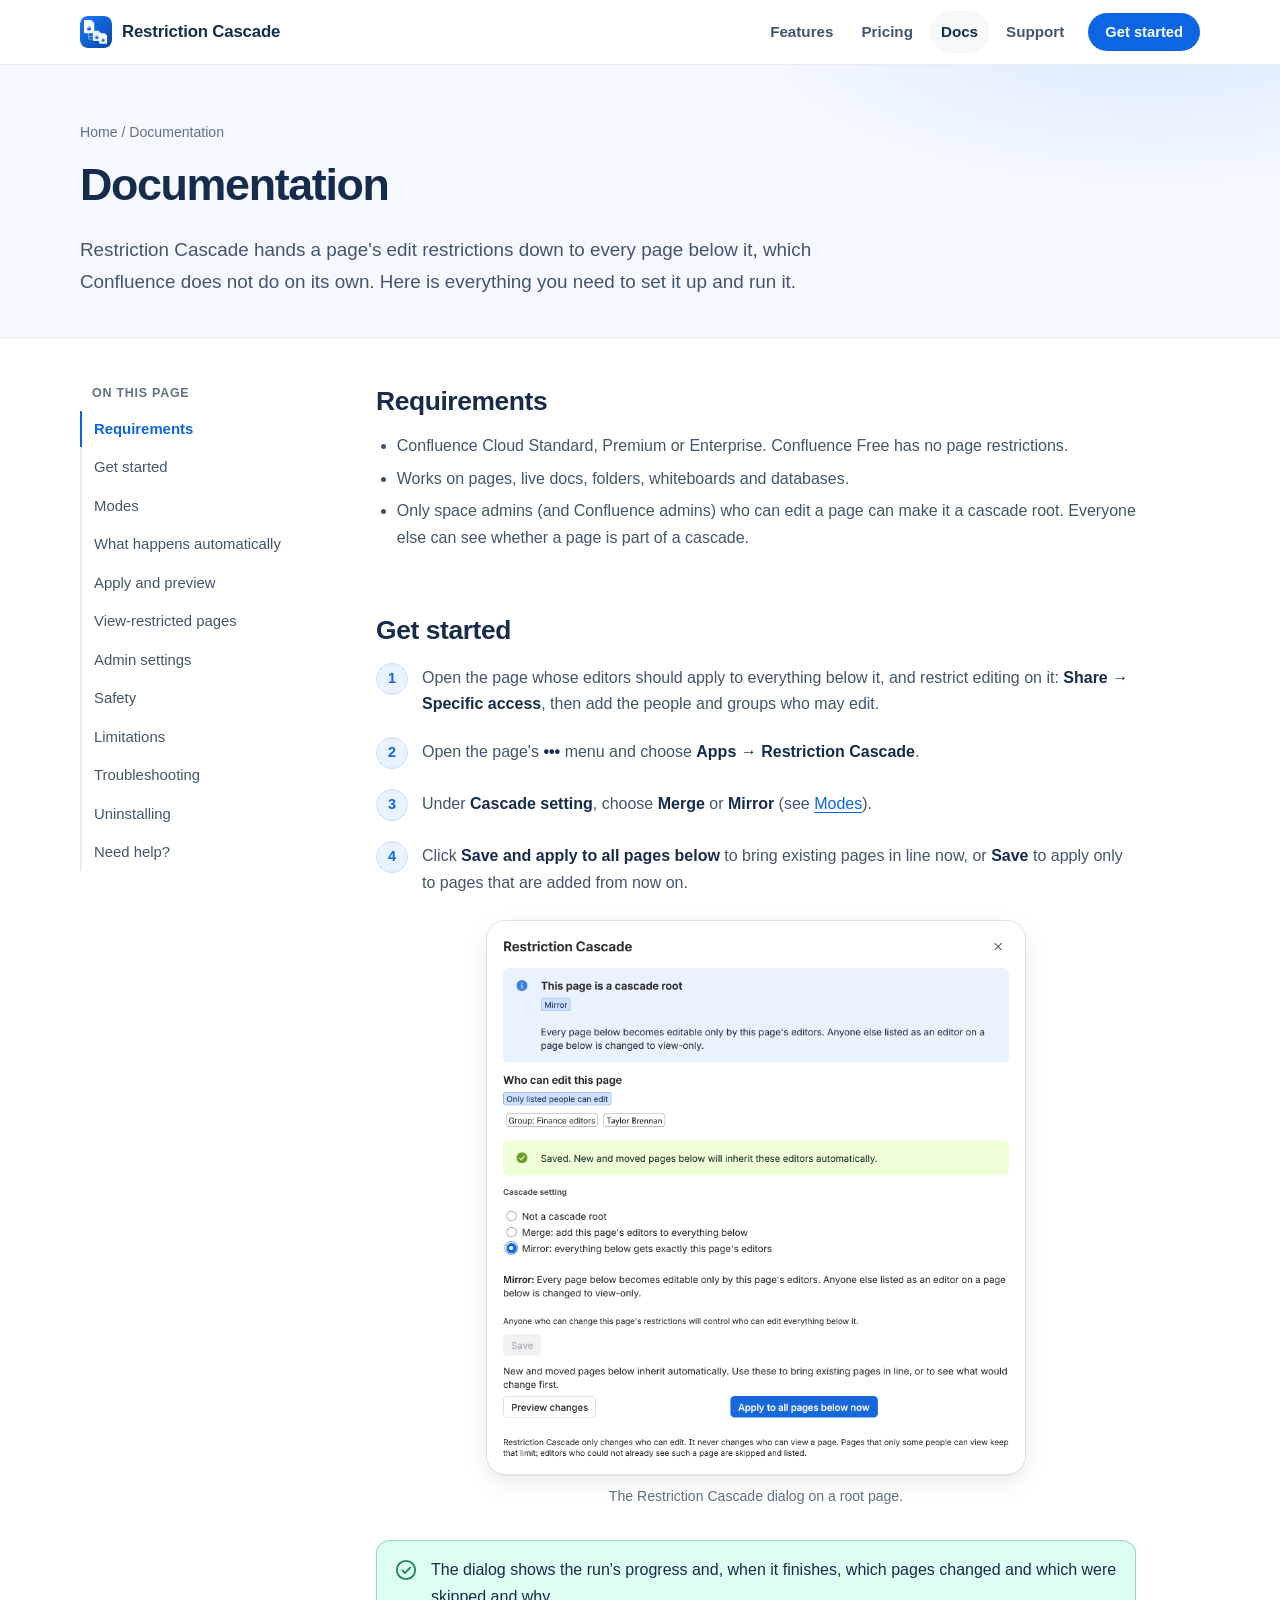
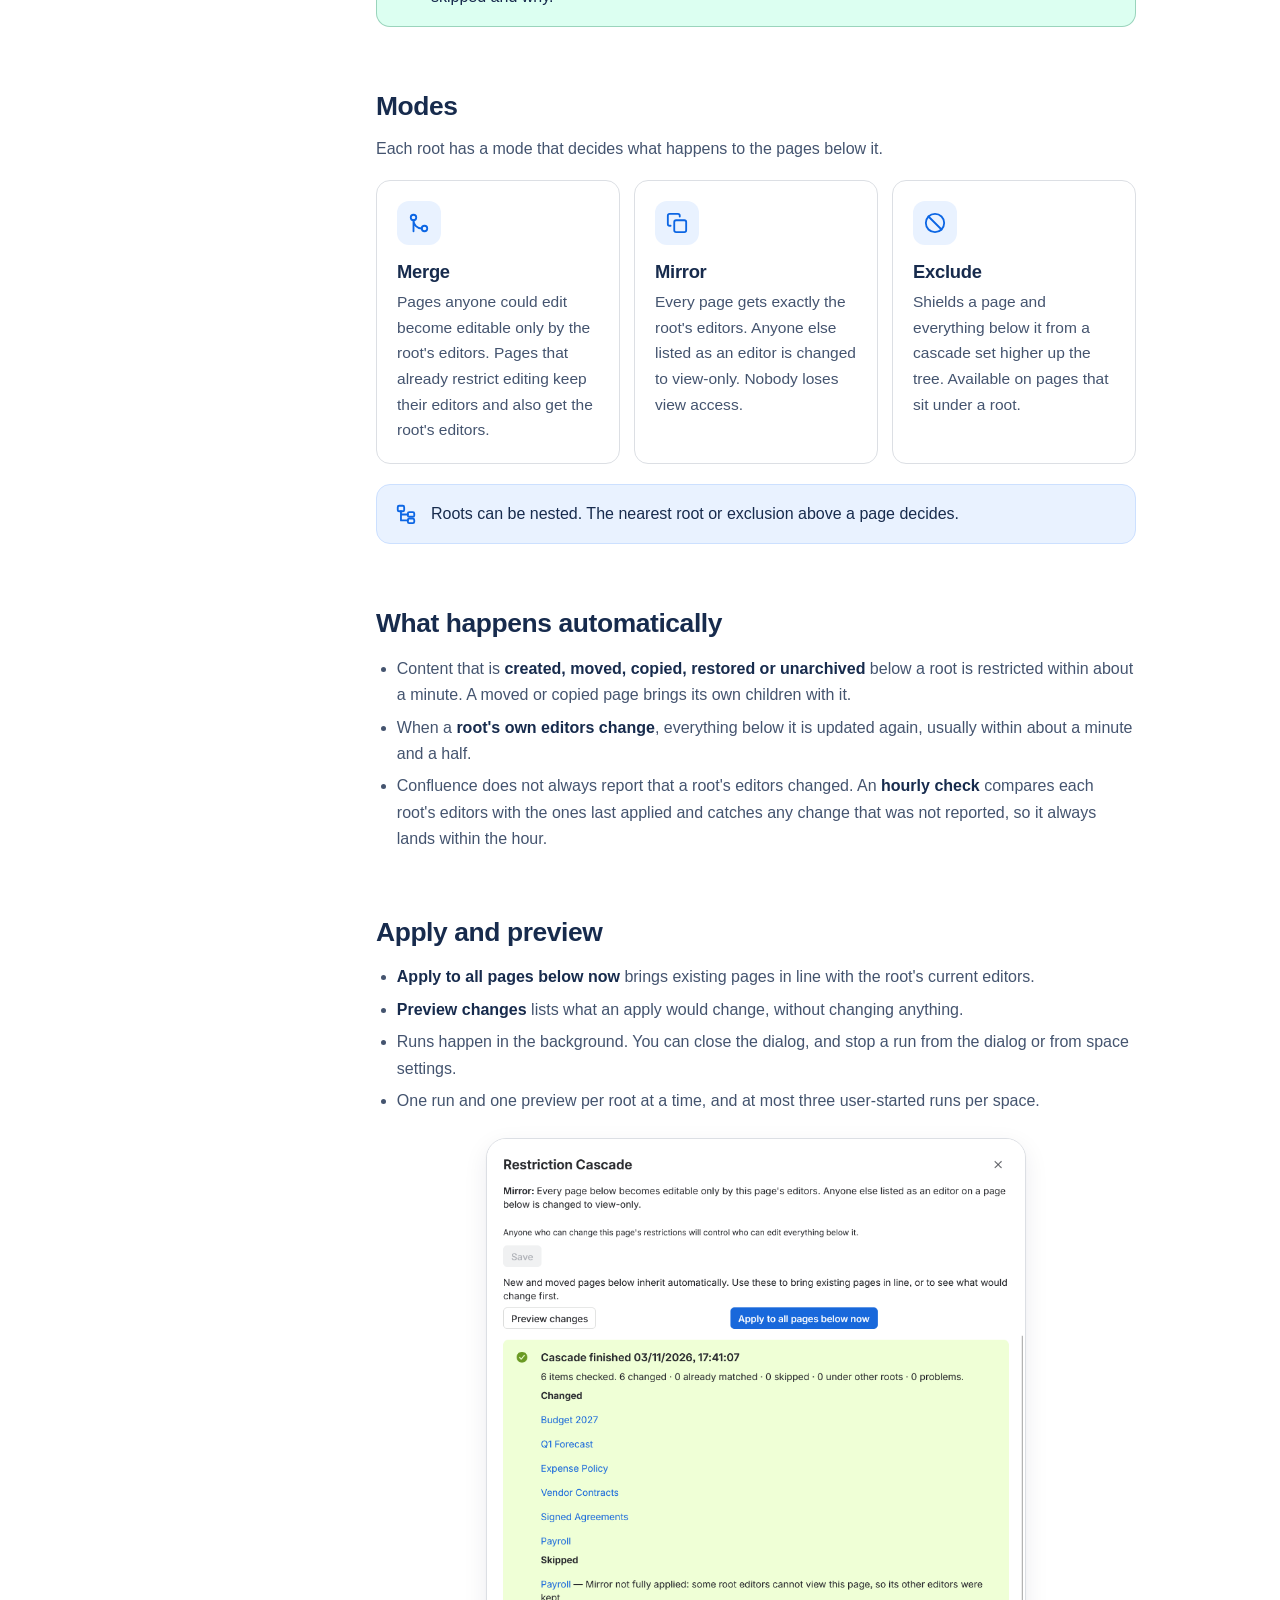
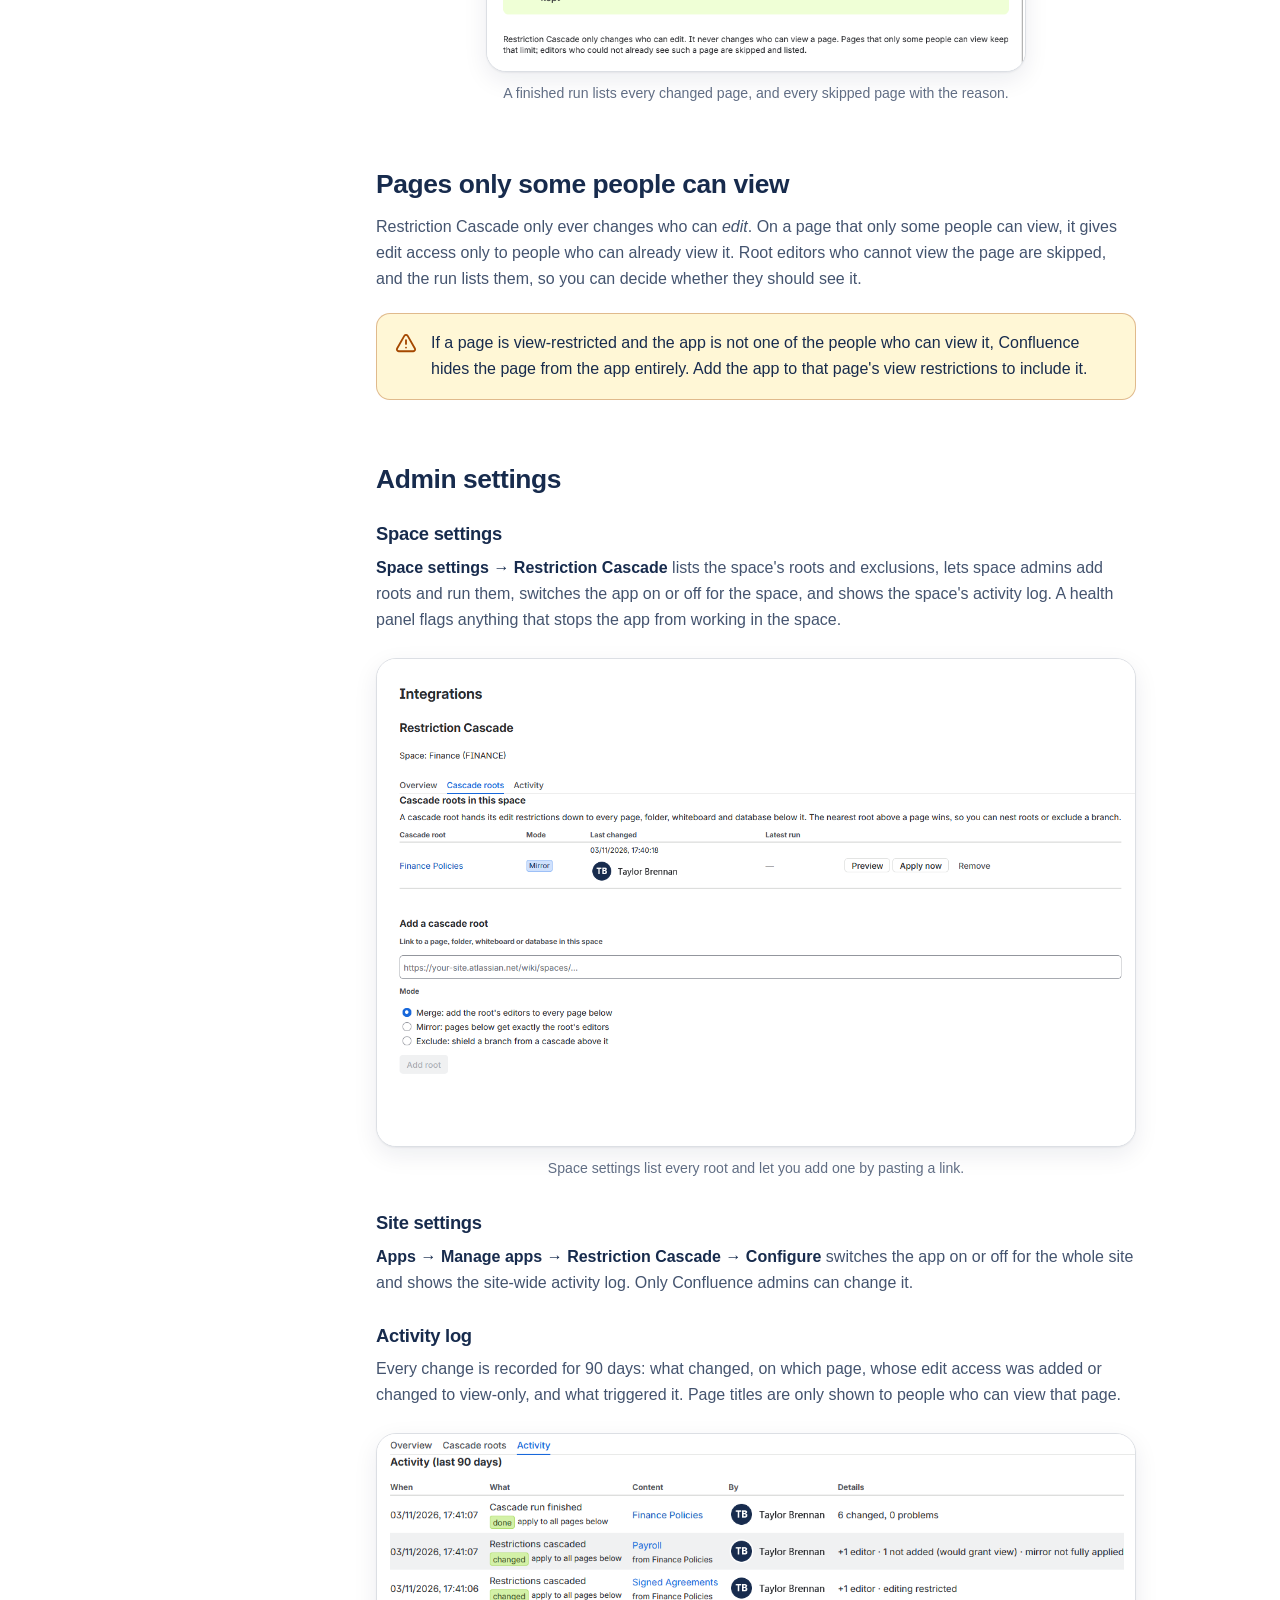
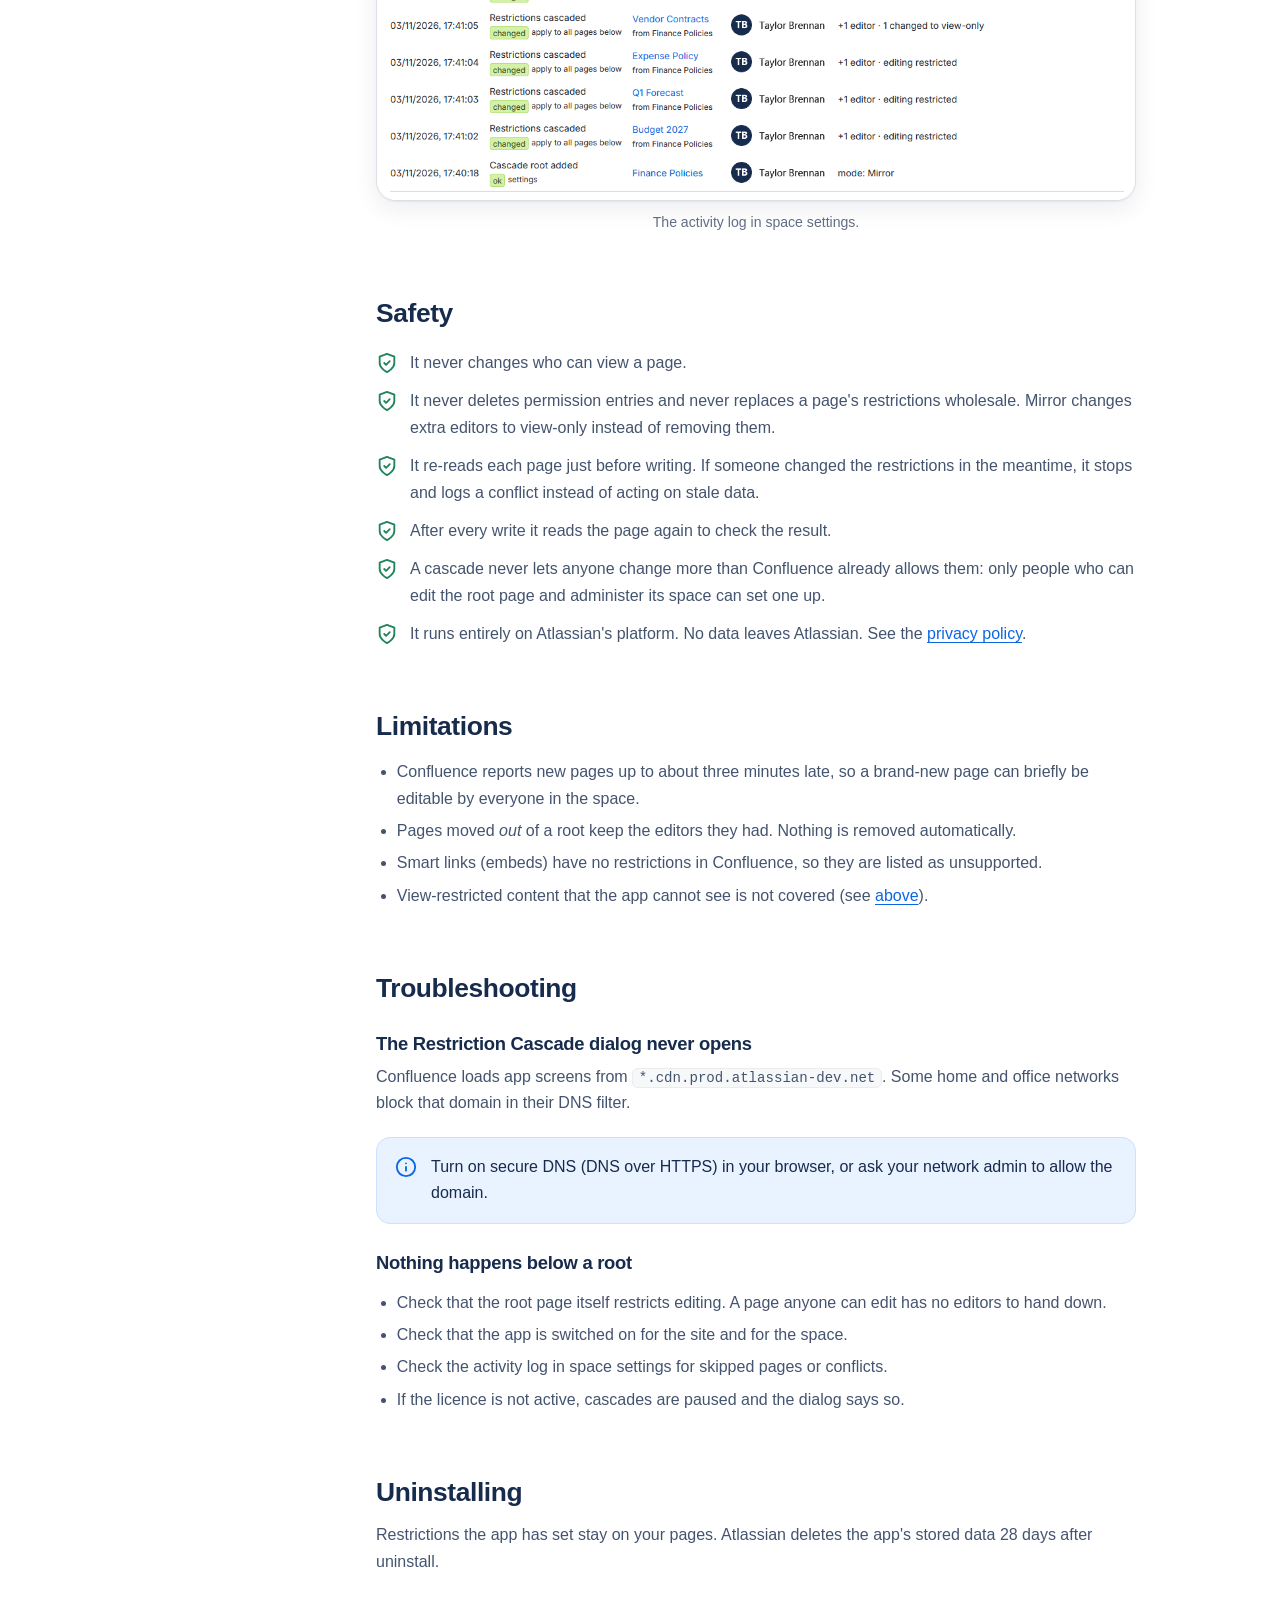
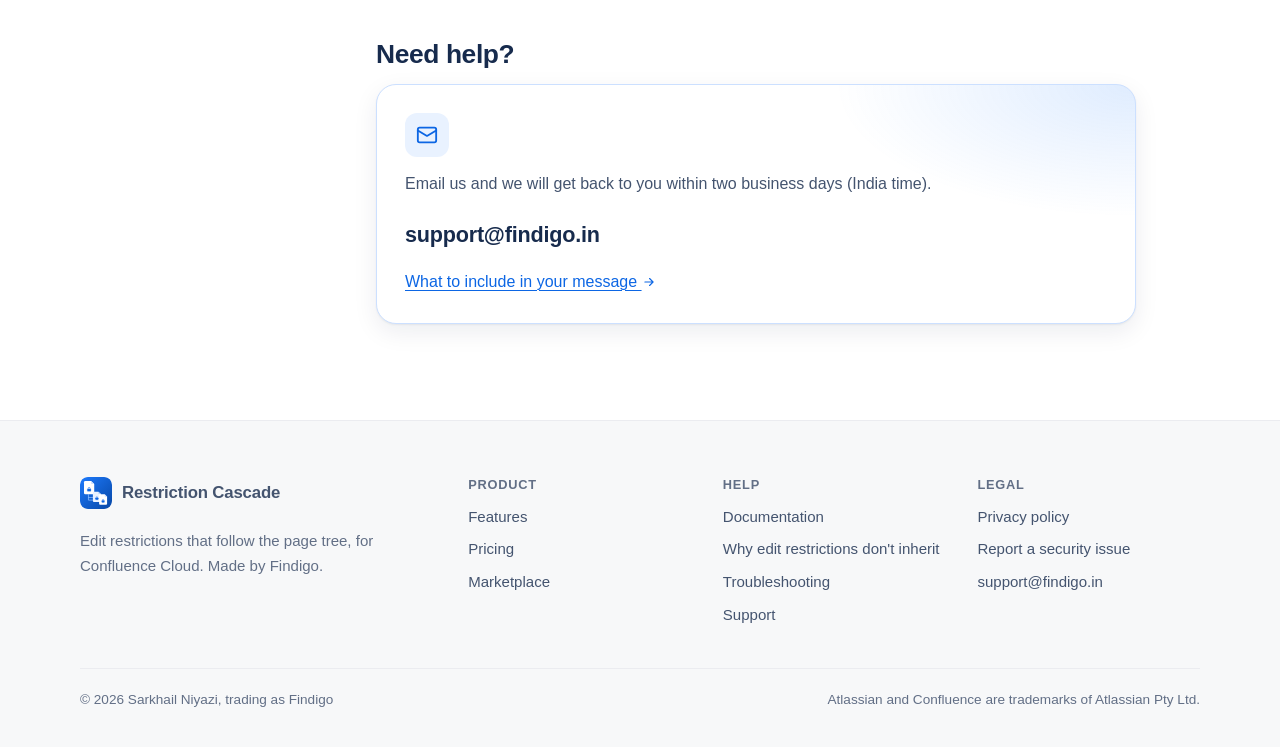
==== commit 447ae081: "Add an edit-restrictions guide and help search engines find the site A new page explains why Conflue" ====
--- a/docs/index.html
+++ b/docs/index.html
@@ -5,6 +5,7 @@
   <meta name="viewport" content="width=device-width, initial-scale=1">
   <title>Documentation · Restriction Cascade for Confluence</title>
   <meta name="description" content="How to set up and use Restriction Cascade for Confluence: cascade roots, Merge, Mirror and Exclude, automatic inheritance, preview and the activity log.">
+  <link rel="canonical" href="https://cascade.findigo.in/docs/">
   <meta name="theme-color" content="#0c66e4">
   <meta property="og:type" content="website">
   <meta property="og:title" content="Restriction Cascade documentation">
@@ -300,6 +301,7 @@
           <h4>Help</h4>
           <ul>
             <li><a href="/docs/">Documentation</a></li>
+            <li><a href="/guides/inherit-edit-restrictions/">Why edit restrictions don't inherit</a></li>
             <li><a href="/docs/#troubleshooting">Troubleshooting</a></li>
             <li><a href="/support/">Support</a></li>
           </ul>
